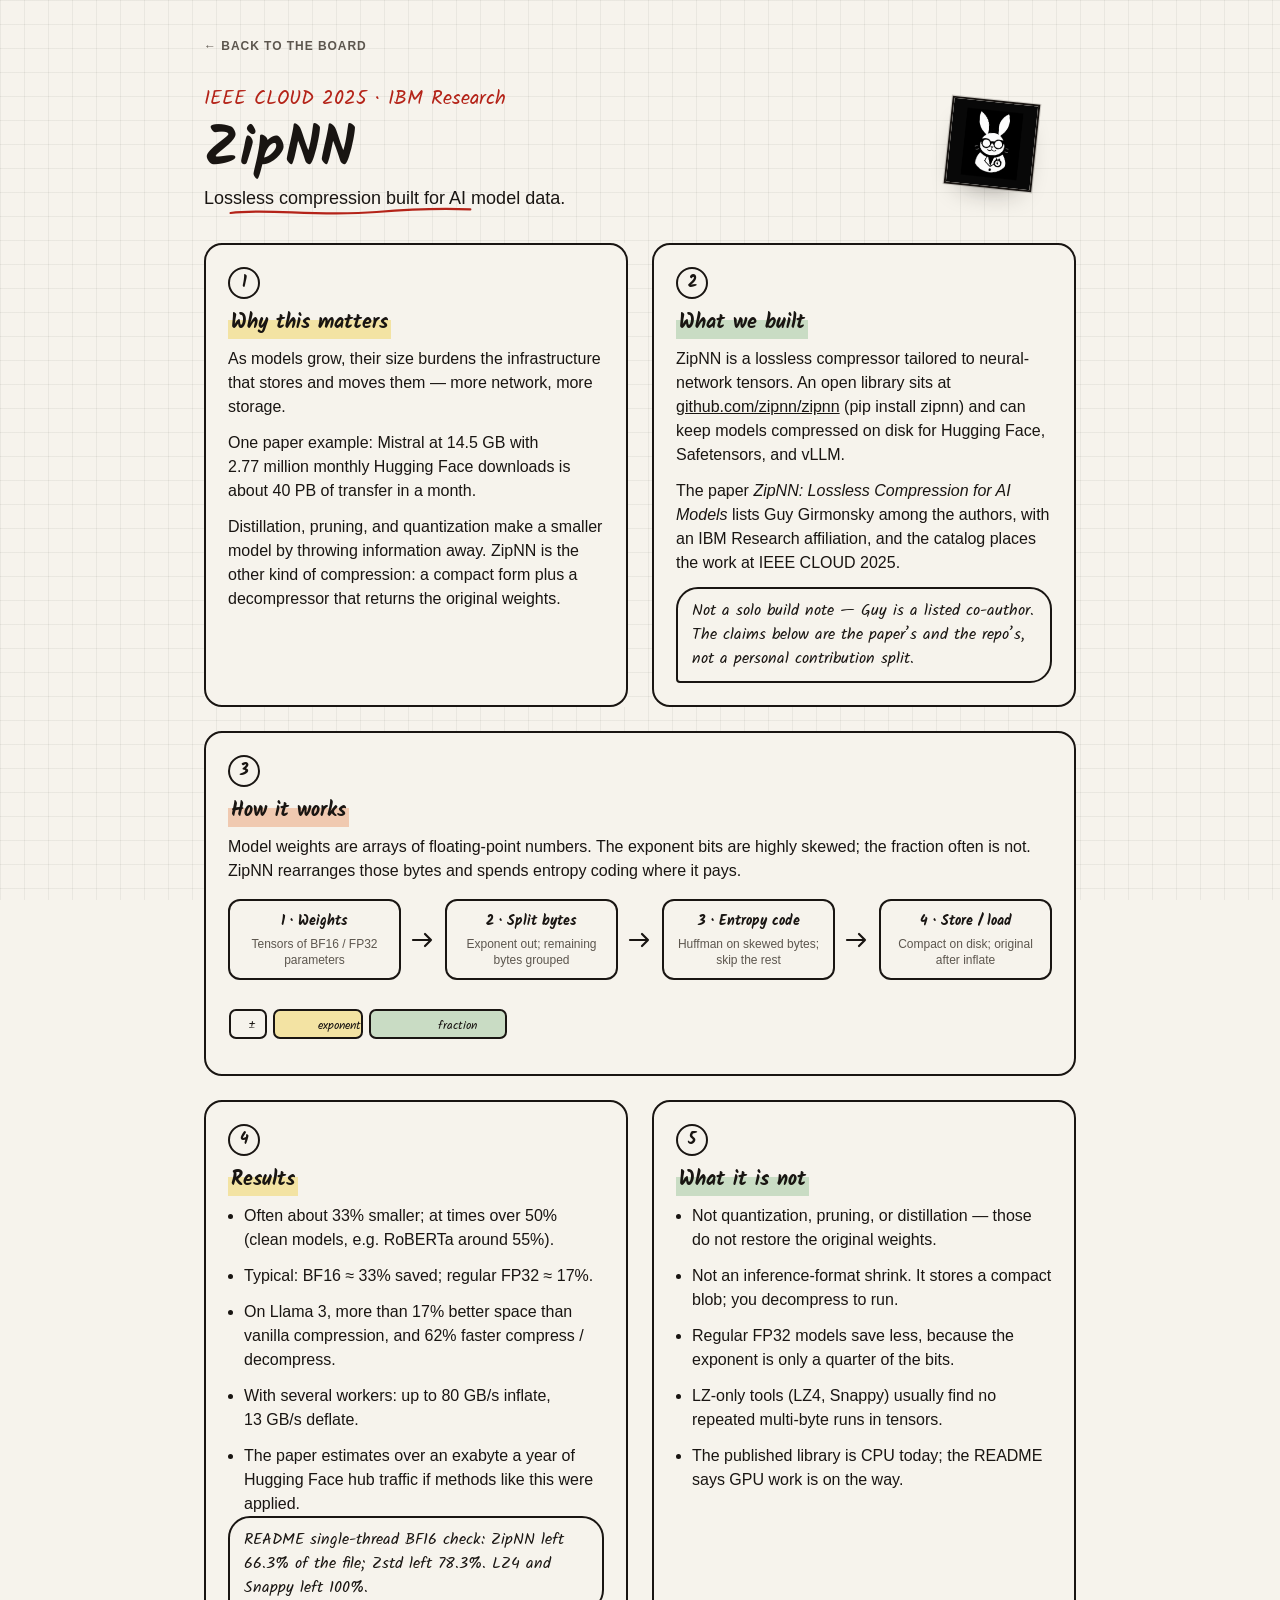
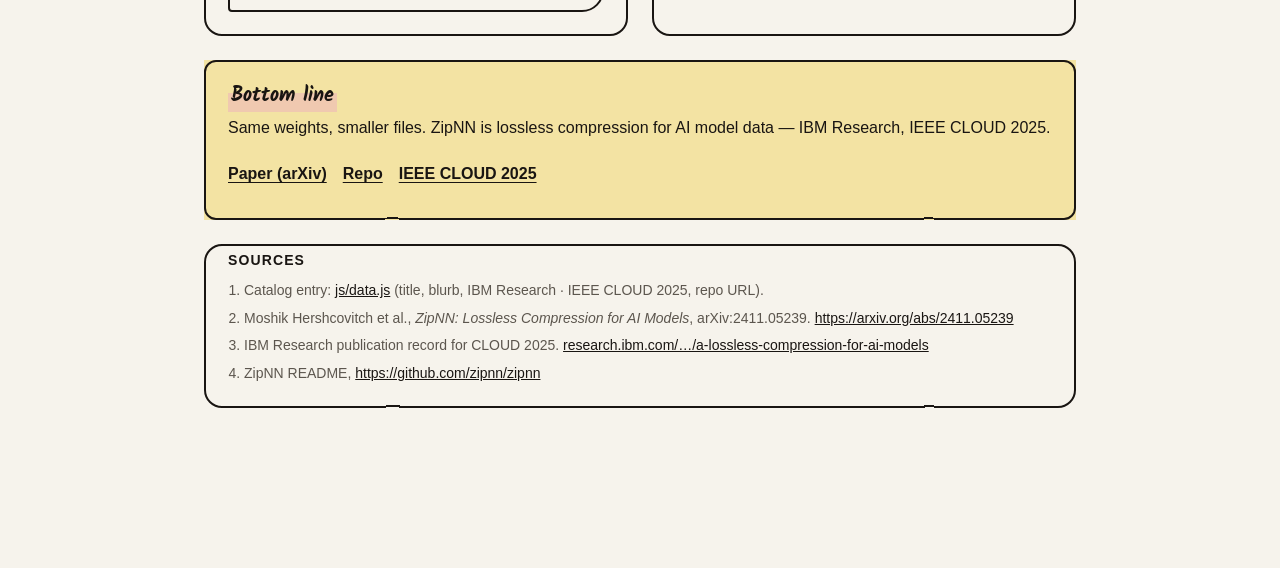
==== projects/zipnn.html @ d9c13d9f "Add a sourced ZipNN sketchnote explore page Open a standalone note from the ZipNN tile and inspect s" ====
<!DOCTYPE html>
<html lang="en" class="explore">
  <head>
    <meta charset="utf-8" />
    <meta name="viewport" content="width=device-width, initial-scale=1" />
    <title>ZipNN — explore</title>
    <meta name="description" content="A sketchnote on ZipNN, lossless compression for AI model data." />
    <meta name="theme-color" content="#F6F3EC" />
    <link rel="preload" href="../fonts/kalam-latin-700.woff2" as="font" type="font/woff2" crossorigin />
    <link rel="stylesheet" href="../css/styles.css?v=20261010a" />
    <link rel="stylesheet" href="../css/explore.css?v=20261010a" />
  </head>
  <body class="explore">
    <svg class="sr-filters" aria-hidden="true">
      <filter id="ink-rough" x="-4%" y="-4%" width="108%" height="108%" color-interpolation-filters="sRGB">
        <feTurbulence type="fractalNoise" baseFrequency="0.035" numOctaves="2" seed="4" result="n" />
        <feDisplacementMap in="SourceGraphic" in2="n" scale="1.6" xChannelSelector="R" yChannelSelector="G" />
      </filter>
    </svg>

    <a class="skip" href="#note">Skip to note</a>

    <main class="explore-page" id="note">
      <a class="explore-back" href="../index.html">← Back to the board</a>

      <header class="explore-hero">
        <p class="explore-kicker">IEEE CLOUD 2025 · IBM Research</p>
        <h1>ZipNN</h1>
        <p class="explore-sub">
          Lossless compression built for AI model data.
          <svg viewBox="0 0 320 16" aria-hidden="true">
            <path class="draw-line" d="M4 9 C 40 4, 90 13, 150 8 S 250 4, 316 11" />
          </svg>
        </p>
        <figure class="explore-sticker">
          <img src="../images/covers/zipnn.jpg" alt="" width="160" height="160" />
        </figure>
      </header>

      <div class="explore-grid">
        <article class="note">
          <p class="note-num" aria-hidden="true">1</p>
          <h2><span class="mark mark-1">Why this matters</span></h2>
          <p>
            As models grow, their size burdens the infrastructure that stores and
            moves them — more network, more storage.
          </p>
          <p>
            One paper example: Mistral at 14.5&nbsp;GB with 2.77&nbsp;million
            monthly Hugging Face downloads is about 40&nbsp;PB of transfer in a
            month.
          </p>
          <p>
            Distillation, pruning, and quantization make a smaller model by
            throwing information away. ZipNN is the other kind of compression:
            a compact form plus a decompressor that returns the original weights.
          </p>
        </article>

        <article class="note">
          <p class="note-num" aria-hidden="true">2</p>
          <h2><span class="mark mark-2">What we built</span></h2>
          <p>
            ZipNN is a lossless compressor tailored to neural-network tensors.
            An open library sits at
            <a href="https://github.com/zipnn/zipnn">github.com/zipnn/zipnn</a>
            (pip install zipnn) and can keep models compressed on
            disk for Hugging Face, Safetensors, and vLLM.
          </p>
          <p>
            The paper
            <cite>ZipNN: Lossless Compression for AI Models</cite>
            lists Guy Girmonsky among the authors, with an IBM Research
            affiliation, and the catalog places the work at IEEE CLOUD 2025.
          </p>
          <p class="aside">
            Not a solo build note — Guy is a listed co-author. The claims below
            are the paper’s and the repo’s, not a personal contribution split.
          </p>
        </article>

        <article class="note note-flow">
          <p class="note-num" aria-hidden="true">3</p>
          <h2><span class="mark mark-3">How it works</span></h2>
          <p>
            Model weights are arrays of floating-point numbers. The exponent
            bits are highly skewed; the fraction often is not. ZipNN rearranges
            those bytes and spends entropy coding where it pays.
          </p>
          <ol class="sr-only">
            <li>Start from model weights (BF16 / FP32 tensors).</li>
            <li>Split bytes: extract the exponent, group the rest.</li>
            <li>Huffman / entropy-code the skewed bytes; skip incompressible parts.</li>
            <li>Store the compact form; decompress to the original weights.</li>
          </ol>
          <div class="flow" aria-hidden="true">
            <div class="flow-step">
              <strong>1 · Weights</strong>
              <span>Tensors of BF16 / FP32 parameters</span>
            </div>
            <svg class="flow-arrow" viewBox="0 0 28 28"><path class="draw-line" d="M4 14 H22 M16 8 L22 14 L16 20" /></svg>
            <div class="flow-step">
              <strong>2 · Split bytes</strong>
              <span>Exponent out; remaining bytes grouped</span>
            </div>
            <svg class="flow-arrow" viewBox="0 0 28 28"><path class="draw-line" d="M4 14 H22 M16 8 L22 14 L16 20" /></svg>
            <div class="flow-step">
              <strong>3 · Entropy code</strong>
              <span>Huffman on skewed bytes; skip the rest</span>
            </div>
            <svg class="flow-arrow" viewBox="0 0 28 28"><path class="draw-line" d="M4 14 H22 M16 8 L22 14 L16 20" /></svg>
            <div class="flow-step">
              <strong>4 · Store / load</strong>
              <span>Compact on disk; original after inflate</span>
            </div>
          </div>
          <svg class="fp-doodle" viewBox="0 0 280 56" aria-hidden="true">
            <rect x="2" y="14" width="36" height="28" fill="none" stroke="currentColor" stroke-width="2" rx="6" />
            <rect x="46" y="14" width="88" height="28" fill="var(--marker-1)" stroke="currentColor" stroke-width="2" rx="6" />
            <rect x="142" y="14" width="136" height="28" fill="var(--marker-2)" stroke="currentColor" stroke-width="2" rx="6" />
            <text x="20" y="33">±</text>
            <text x="90" y="33">exponent</text>
            <text x="210" y="33">fraction</text>
          </svg>
        </article>

        <article class="note">
          <p class="note-num" aria-hidden="true">4</p>
          <h2><span class="mark mark-1">Results</span></h2>
          <ul>
            <li>Often about 33% smaller; at times over 50% (clean models, e.g. RoBERTa around 55%).</li>
            <li>Typical: BF16 ≈ 33% saved; regular FP32 ≈ 17%.</li>
            <li>On Llama 3, more than 17% better space than vanilla compression, and 62% faster compress / decompress.</li>
            <li>With several workers: up to 80&nbsp;GB/s inflate, 13&nbsp;GB/s deflate.</li>
            <li>The paper estimates over an exabyte a year of Hugging Face hub traffic if methods like this were applied.</li>
          </ul>
          <p class="aside">
            README single-thread BF16 check: ZipNN left 66.3% of the file; Zstd left 78.3%. LZ4 and Snappy left 100%.
          </p>
        </article>

        <article class="note">
          <p class="note-num" aria-hidden="true">5</p>
          <h2><span class="mark mark-2">What it is not</span></h2>
          <ul>
            <li>Not quantization, pruning, or distillation — those do not restore the original weights.</li>
            <li>Not an inference-format shrink. It stores a compact blob; you decompress to run.</li>
            <li>Regular FP32 models save less, because the exponent is only a quarter of the bits.</li>
            <li>LZ-only tools (LZ4, Snappy) usually find no repeated multi-byte runs in tensors.</li>
            <li>The published library is CPU today; the README says GPU work is on the way.</li>
          </ul>
        </article>

        <aside class="note note-bottom">
          <h2><span class="mark mark-3">Bottom line</span></h2>
          <p>
            Same weights, smaller files. ZipNN is lossless compression for AI
            model data — IBM Research, IEEE CLOUD 2025.
          </p>
          <p class="explore-links">
            <a href="https://arxiv.org/abs/2411.05239">Paper (arXiv)</a>
            <a href="https://github.com/zipnn/zipnn">Repo</a>
            <a href="https://research.ibm.com/publications/a-lossless-compression-for-ai-models">IEEE CLOUD 2025</a>
          </p>
        </aside>

        <section class="note note-sources">
          <h2>Sources</h2>
          <ol>
            <li id="src-data">
              Catalog entry:
              <a href="../js/data.js">js/data.js</a>
              (title, blurb, IBM Research · IEEE CLOUD 2025, repo URL).
            </li>
            <li id="src-paper">
              Moshik Hershcovitch et al.,
              <cite>ZipNN: Lossless Compression for AI Models</cite>,
              arXiv:2411.05239.
              <a href="https://arxiv.org/abs/2411.05239">https://arxiv.org/abs/2411.05239</a>
            </li>
            <li id="src-ibm">
              IBM Research publication record for CLOUD 2025.
              <a href="https://research.ibm.com/publications/a-lossless-compression-for-ai-models">research.ibm.com/…/a-lossless-compression-for-ai-models</a>
            </li>
            <li id="src-repo">
              ZipNN README,
              <a href="https://github.com/zipnn/zipnn">https://github.com/zipnn/zipnn</a>
            </li>
          </ol>
        </section>
      </div>
    </main>
    <script>
      (function () {
        if (!window.matchMedia("(prefers-reduced-motion: reduce)").matches) {
          document.documentElement.classList.add("ink-draw");
        }
      })();
    </script>
  </body>
</html>
---- css/styles.css ----
@font-face {
  font-family: "Fraunces";
  src: url("../fonts/fraunces-latin-wght.woff2") format("woff2");
  font-weight: 100 900;
  font-style: normal;
  font-display: swap;
}

:root {
  --board: #F6F3EC;
  --paper: #FFFFFF;
  --ink: #191512;
  --mute: #5C564E;
  --line: #E4DFD6;
  --stamp: #B42318;
  --wash: #F1EEE8;
  --grid: rgb(25 21 18 / 0.055);
  --veil: rgb(25 21 18 / 0.42);
  --ink-04: rgb(25 21 18 / 0.04);
  --ink-08: rgb(25 21 18 / 0.08);
  --ink-10: rgb(25 21 18 / 0.10);
  --ink-12: rgb(25 21 18 / 0.12);
  --ink-16: rgb(25 21 18 / 0.16);
  --ink-18: rgb(25 21 18 / 0.18);
  --ink-22: rgb(25 21 18 / 0.22);
  --ink-28: rgb(25 21 18 / 0.28);
  --ink-38: rgb(25 21 18 / 0.38);
  --ink-48: rgb(25 21 18 / 0.48);
  --ink-50: rgb(25 21 18 / 0.50);
  --ink-55: rgb(25 21 18 / 0.55);
  --board-94: rgb(246 243 236 / 0.94);
  --paper-78: rgb(255 255 255 / 0.78);
  --paper-86: rgb(255 255 255 / 0.86);
  --paper-92: rgb(255 255 255 / 0.92);
  --cal-0: rgb(25 21 18 / 0.08);
  --cal-1: rgb(25 21 18 / 0.15);
  --cal-2: rgb(25 21 18 / 0.35);
  --cal-3: rgb(25 21 18 / 0.60);
  --cal-4: rgb(25 21 18 / 1);
  --hue-rust: #8B4030;
  --hue-teal: #3D6B64;
  --hue-olive: #5A6238;
  --hue-plum: #6B3F5C;
  --hue-ochre: #7A5420;
  --hue-slate: #3D5270;
  --space-4: 4px;
  --space-8: 8px;
  --space-12: 12px;
  --space-16: 16px;
  --space-24: 24px;
  --space-32: 32px;
  --space-48: 48px;
  --space-80: 80px;
  --type-name: 40px;
  --type-h2: 32px;
  --type-h3: 20px;
  --type-lede: 18px;
  --type-body: 16px;
  --type-tile: 16px;
  --type-caption: 14px;
  --type-label: 12px;
  --weight-400: 400;
  --weight-500: 500;
  --weight-600: 600;
  --track-label: 0.08em;
  --track-display: -0.03em;
  --radius-none: 0;
  --radius-dot: 50%;
  --radius-dock: 999px;
  --radius-icon: 12px;
  --shadow-print: 0 0 0 1px var(--ink-16), 0 14px 28px -16px var(--ink-48);
  --shadow-float: 0 10px 28px -18px var(--ink-50);
  --ease-out: cubic-bezier(0.23, 1, 0.32, 1);
  --dur-press: 160ms;
  --dur-ui: 200ms;
  --dur-cover: 240ms;
  --dur-reveal: 480ms;
  --display: "Fraunces", "Iowan Old Style", "Palatino Linotype", Palatino, Georgia, serif;
  --sans: "Helvetica Neue", Helvetica, Arial, sans-serif;
  --mast: 56px;
  --page: 1240px;
  --gutter: var(--space-24);
  --cell: 24px;
  --dock-h: 64px;
}

* { box-sizing: border-box; }

html {
  scroll-behavior: smooth;
  overflow-anchor: none;
}

body {
  margin: 0;
  background-color: var(--board);
  background-image:
    linear-gradient(var(--grid) 1px, transparent 1px),
    linear-gradient(90deg, var(--grid) 1px, transparent 1px);
  background-size: var(--cell) var(--cell);
  background-attachment: fixed;
  color: var(--ink);
  font-family: var(--sans);
  font-size: var(--type-body);
  font-weight: var(--weight-400);
  line-height: 1.5;
}

::selection {
  background: var(--ink);
  color: var(--paper);
}

:focus { outline: none; }

:focus-visible {
  outline: 2px solid var(--stamp);
  outline-offset: 3px;
}

a { color: inherit; }

button {
  font: inherit;
  color: inherit;
}

.skip {
  position: absolute;
  left: var(--space-16);
  top: var(--space-12);
  z-index: 12;
  display: inline-flex;
  align-items: center;
  min-height: 44px;
  padding: 0 var(--space-12);
  background: var(--ink);
  color: var(--paper);
  text-decoration: none;
  transform: translateY(-160%);
}

.skip:focus { transform: translateY(0); }

.debug-bar {
  position: relative;
  z-index: 9;
  padding: 0 var(--gutter);
}

.debug-chip {
  min-height: 44px;
  padding: 0 var(--space-12);
  border: 1px solid var(--line);
  border-radius: var(--radius-none);
  background: transparent;
  color: var(--mute);
  cursor: pointer;
  font-size: var(--type-label);
  font-weight: var(--weight-600);
  letter-spacing: var(--track-label);
  text-transform: uppercase;
}

.debug-panel {
  display: flex;
  flex-wrap: wrap;
  gap: var(--space-12) var(--space-24);
  margin-top: var(--space-8);
  padding: var(--space-12);
  border: 1px solid var(--line);
  background: transparent;
}

.debug-panel[hidden] { display: none; }

.debug-group {
  display: flex;
  flex-wrap: wrap;
  align-items: center;
  gap: var(--space-8);
}

.debug-label,
.debug-group button {
  min-height: 44px;
  padding: 0 var(--space-12);
  border: 0;
  background: transparent;
  color: var(--mute);
  font-size: var(--type-label);
  font-weight: var(--weight-600);
  letter-spacing: var(--track-label);
  line-height: 1;
  text-transform: uppercase;
}

.debug-label { padding-left: 0; }

.debug-modes {
  display: flex;
  flex-wrap: wrap;
  gap: var(--space-8);
}

.debug-group button {
  cursor: pointer;
  border-bottom: 1px solid transparent;
}

.debug-group button[aria-checked="true"] {
  color: var(--ink);
  border-bottom-color: var(--ink);
}

.debug-group button:focus-visible,
.debug-chip:focus-visible {
  outline: 2px solid var(--stamp);
  outline-offset: 2px;
}

html[data-debug="0"] .debug-panel { display: none; }

.masthead {
  position: sticky;
  top: 0;
  z-index: 8;
  display: flex;
  justify-content: space-between;
  align-items: baseline;
  min-height: var(--mast);
  padding: var(--space-12) var(--gutter);
  background: var(--board-94);
  border-bottom: 1px solid var(--line);
}

.wordmark {
  display: inline-flex;
  align-items: center;
  min-height: 44px;
  font-family: var(--display);
  font-size: var(--type-name);
  font-weight: var(--weight-500);
  letter-spacing: var(--track-display);
  line-height: 1;
  text-decoration: none;
}

.mast-contact {
  min-height: 44px;
  display: inline-flex;
  align-items: center;
  color: var(--mute);
  font-size: var(--type-label);
  font-weight: var(--weight-600);
  letter-spacing: var(--track-label);
  text-transform: uppercase;
  text-decoration: none;
}

.intro {
  max-width: var(--page);
  margin: 0 auto;
  padding: var(--space-24) var(--gutter) var(--space-16);
}

.intro-role {
  margin: 0 0 var(--space-8);
  font-size: var(--type-lede);
  font-weight: var(--weight-600);
  line-height: 1.35;
}

.intro-bio {
  margin: 0 0 var(--space-12);
  max-width: 42em;
  color: var(--mute);
  font-size: var(--type-lede);
  line-height: 1.4;
}

.intro-links {
  display: flex;
  flex-wrap: wrap;
  gap: var(--space-16);
  margin: 0;
}

.intro-links a {
  min-height: 44px;
  display: inline-flex;
  align-items: center;
  color: var(--ink);
  font-size: var(--type-caption);
  font-weight: var(--weight-600);
  text-decoration: underline;
  text-underline-offset: 3px;
}

main { min-width: 0; }

#gallery,
.opening,
.chapter,
#about,
#contact,
footer {
  scroll-margin-top: calc(var(--mast) + 12px);
}

.sr-filters {
  position: absolute;
  width: 0;
  height: 0;
}

.opening {
  max-width: var(--page);
  margin: 0 auto;
  padding: var(--space-8) var(--gutter) var(--space-8);
}

.opening-head {
  display: flex;
  justify-content: space-between;
  align-items: baseline;
  gap: var(--space-16);
  margin: 0 0 var(--space-8);
}

.opening-head p {
  margin: 0;
  max-width: 42em;
  color: var(--mute);
  font-size: var(--type-caption);
  line-height: 1.35;
}

.opening-note {
  flex: 0 0 auto;
  max-width: 16em;
  text-align: right;
}

.opening-tools {
  display: flex;
  flex-direction: column;
  align-items: flex-end;
  gap: var(--space-8);
  flex: 0 0 auto;
}

.chapter {
  max-width: var(--page);
  margin: 0 auto;
  padding: var(--space-16) var(--gutter) var(--space-8);
}

body[data-view="work"] .chapter,
body[data-view="games"] .chapter,
body[data-view="projects"] .chapter {
  min-height: calc(100vh - var(--mast) - 24px);
}

.chapter-head {
  display: flex;
  justify-content: space-between;
  align-items: baseline;
  gap: var(--space-24);
  margin: 0 0 var(--space-12);
}

.chapter-head h2,
#about h2,
#contact h2 {
  margin: 0;
  font-family: var(--display);
  font-size: var(--type-h2);
  font-weight: var(--weight-500);
  letter-spacing: var(--track-display);
  line-height: 1.1;
}

#about > h2 {
  margin: 0 0 var(--space-24);
}

.chapter-head p {
  margin: 0;
  max-width: 22em;
  color: var(--mute);
  font-size: var(--type-caption);
  line-height: 1.4;
}

.opening {
  max-width: var(--page);
  margin: 0 auto;
  padding: 0 var(--gutter) var(--space-8);
}

#gallery {
  transition: opacity 160ms var(--ease-out);
}

#gallery.is-relayout { opacity: 0.55; }

.board {
  display: grid;
  grid-template-columns: repeat(3, minmax(0, 1fr));
  gap: var(--space-24) var(--space-16);
  align-items: start;
}

html[data-layout="uneven"] .board {
  display: flex;
  gap: var(--space-16);
}

.col {
  display: flex;
  flex: 1 1 0;
  flex-direction: column;
  gap: var(--space-16);
  min-width: 0;
}

.piece {
  display: block;
  position: relative;
  width: 100%;
  margin: 0;
  padding: 0;
  border: 0;
  background: none;
  min-width: 0;
  color: inherit;
  font: inherit;
  text-align: left;
  cursor: pointer;
}

.reveal-shift {
  display: block;
  width: 100%;
}

html.reveal-ready .reveal:not(.is-in) {
  opacity: 0;
}

html.reveal-ready .reveal.is-in {
  opacity: 1;
  transition: opacity var(--dur-reveal) var(--ease-out);
  transition-delay: var(--reveal-delay, 0ms);
}

html.reveal-ready .reveal:not(.is-in) .reveal-shift {
  transform: translateY(12px);
}

html.reveal-ready .reveal.is-in .reveal-shift {
  transform: none;
  transition: transform var(--dur-reveal) var(--ease-out);
  transition-delay: var(--reveal-delay, 0ms);
}

html.reveal-ready h2.reveal:not(.is-in),
html.reveal-ready h3.reveal:not(.is-in),
html.reveal-ready .timeline .reveal:not(.is-in) {
  transform: translateY(10px);
}

html.reveal-ready h2.reveal.is-in,
html.reveal-ready h3.reveal.is-in,
html.reveal-ready .timeline .reveal.is-in {
  transform: none;
  transition:
    opacity var(--dur-reveal) var(--ease-out),
    transform var(--dur-reveal) var(--ease-out);
  transition-delay: var(--reveal-delay, 0ms);
}

.shot {
  display: block;
  position: relative;
  z-index: 0;
  width: 100%;
  aspect-ratio: 16 / 10;
  overflow: hidden;
  background: transparent;
  box-shadow: var(--shadow-print);
  transform-origin: 50% 60%;
}

.shot.is-stack {
  overflow: hidden;
  box-shadow: none;
  touch-action: pan-y;
  -webkit-user-select: none;
  user-select: none;
}

.stack-open {
  display: block;
  position: absolute;
  inset: 0;
  z-index: 1;
  margin: 0;
  padding: 0;
  border: 0;
  background: transparent;
  color: inherit;
  font: inherit;
  text-align: left;
  cursor: pointer;
}

.stack-open:focus { outline: none; }

.stack-dots {
  position: relative;
  z-index: 6;
  display: flex;
  justify-content: center;
  align-items: center;
  gap: 4px;
  height: 24px;
  margin: -18px 0 0;
}

.piece.is-stack .meta {
  padding-top: 4px;
}

.stack-dot {
  appearance: none;
  -webkit-appearance: none;
  display: grid;
  place-items: center;
  width: 44px;
  height: 44px;
  padding: 0;
  border: 0;
  border-radius: var(--radius-none);
  background: transparent;
  box-shadow: none;
  cursor: pointer;
  touch-action: manipulation;
}

.stack-dot::after {
  content: "";
  width: 8px;
  height: 8px;
  border-radius: var(--radius-dot);
  background: var(--ink-22);
  box-shadow: 0 0 0 1px var(--ink-18);
}

.stack-dot[aria-current="true"]::after {
  background: var(--ink);
  box-shadow: 0 0 0 1px var(--ink-28);
}

.stack-dot:focus { outline: none; }

.stack-dot:focus-visible {
  outline: 2px solid var(--ink);
  outline-offset: 0;
}

html[data-layout="uneven"] .col .piece:nth-child(odd) .shot:not(.is-stack) { aspect-ratio: 16 / 10; }
html[data-layout="uneven"] .col .piece:nth-child(even) .shot:not(.is-stack) { aspect-ratio: 4 / 3; }
html[data-layout="uneven"] .shot.is-stack { aspect-ratio: 6 / 5; }

.piece:nth-child(6n + 1) .shot { transform: rotate(-1.8deg) translate(2px, 6px); }
.piece:nth-child(6n + 2) .shot { transform: rotate(1.4deg) translate(-3px, -3px); }
.piece:nth-child(6n + 3) .shot { transform: rotate(-1deg) translate(3px, 4px); }
.piece:nth-child(6n + 4) .shot { transform: rotate(1.9deg) translate(-2px, 6px); }
.piece:nth-child(6n + 5) .shot { transform: rotate(-1.3deg) translate(3px, -2px); }
.piece:nth-child(6n) .shot { transform: rotate(1.1deg) translate(-3px, 3px); }

.piece.is-flipped { z-index: 2; }

.piece.is-flipped .shot {
  transform: rotate(0deg) translateY(-4px);
}

.layers {
  position: absolute;
  inset: 10% 16% 24%;
}

.layer {
  position: absolute;
  inset: 0;
  width: 100%;
  height: 100%;
  background: var(--paper);
  box-shadow:
    0 0 0 1px var(--ink-18),
    0 14px 28px -12px var(--ink-55);
  transition: transform var(--dur-cover) var(--ease-out);
}

img.layer,
.layer img {
  display: block;
  width: 100%;
  height: 100%;
  object-fit: cover;
}

.layer.front {
  overflow: hidden;
}

.layer.back { transform: rotate(-7deg) translate(-12%, 2%); }
.layer.front { transform: rotate(3deg) translate(6%, -2%); }

.piece:focus { outline: none; }

.piece:focus-visible .shot:not(.is-stack) {
  outline: 2px solid var(--ink);
  outline-offset: 3px;
}

.piece.is-stack .stack-open:focus-visible .layer.front {
  outline: 2px solid var(--ink);
  outline-offset: 3px;
}

.piece.is-stack .stack-open:focus-visible .layer.back,
.piece.is-stack.is-fan .layer.back {
  transform: rotate(-11deg) translate(-18%, 3%);
}

.piece.is-stack .stack-open:focus-visible .layer.front,
.piece.is-stack.is-fan .layer.front {
  transform: rotate(0.8deg) translate(3%, -6px);
}

.stamp {
  position: absolute;
  top: var(--space-8);
  right: var(--space-8);
  z-index: 5;
  padding: var(--space-4) var(--space-8);
  border: 1px solid var(--stamp);
  color: var(--stamp);
  background: var(--paper-78);
  font-size: var(--type-label);
  font-weight: var(--weight-600);
  letter-spacing: var(--track-label);
  line-height: 1.2;
  text-transform: uppercase;
  transform: rotate(8deg);
}

.piece[data-item="riftrade"] .shot .a,
.piece[data-item="riftrade"] .layer.front img {
  object-fit: cover;
  object-position: center 12%;
}

.shot:not(.is-stack) img {
  position: absolute;
  inset: 0;
  width: 100%;
  height: 100%;
  object-fit: cover;
  transition: opacity var(--dur-cover) var(--ease-out);
}

.shot .b { opacity: 0; }

.tile:focus-visible:not(.is-stack) .a,
.tile.is-flipped:not(.is-stack) .a { opacity: 0; }

.tile:focus-visible:not(.is-stack) .b,
.tile.is-flipped:not(.is-stack) .b { opacity: 1; }

.meta {
  display: flex;
  position: relative;
  z-index: 2;
  flex-direction: column;
  gap: var(--space-4);
  padding: var(--space-8) 0 0;
}

.meta strong {
  font-size: var(--type-tile);
  font-weight: var(--weight-600);
  line-height: 1.2;
}

.meta small {
  display: -webkit-box;
  overflow: hidden;
  color: var(--mute);
  font-size: var(--type-caption);
  line-height: 1.35;
  -webkit-box-orient: vertical;
  -webkit-line-clamp: 1;
}

.tile-explore {
  display: inline-flex;
  align-items: center;
  min-height: 44px;
  color: var(--ink);
  font-size: var(--type-caption);
  font-weight: var(--weight-600);
  text-decoration: underline;
  text-underline-offset: 3px;
}

.archive-block {
  margin-top: var(--space-32);
}

.archive-block h3 {
  margin: 0 0 var(--space-8);
  font-family: var(--display);
  font-size: var(--type-h3);
  font-weight: var(--weight-500);
  letter-spacing: var(--track-display);
}

.archive-block > p {
  margin: 0 0 var(--space-16);
  color: var(--mute);
  font-size: var(--type-caption);
}

#about {
  max-width: 720px;
  margin: 0 auto;
  padding: var(--space-80) var(--gutter) 0;
}

.about-grid {
  display: flex;
  flex-direction: column;
  gap: var(--space-32);
}

.portrait {
  margin: 0;
  width: 168px;
  height: 168px;
  overflow: hidden;
  background: var(--wash);
  box-shadow: inset 0 0 0 1px var(--ink-08);
}

.portrait img {
  display: block;
  width: 100%;
  height: 100%;
  object-fit: cover;
  filter: url("#portrait-ink") contrast(1.15);
  background:
    radial-gradient(circle, var(--ink-18) 0.55px, transparent 0.7px);
  background-size: 3px 3px;
}

.journey h3 {
  margin: 0 0 var(--space-16);
  font-family: var(--display);
  font-size: var(--type-h3);
  font-weight: var(--weight-500);
  letter-spacing: var(--track-display);
}

.timeline {
  margin: 0;
  padding: 0;
  list-style: none;
}

.timeline li {
  display: grid;
  grid-template-columns: 64px minmax(0, 1fr);
  gap: var(--space-12);
  margin: 0;
  padding: var(--space-12) 0;
  border-top: 1px solid var(--line);
  background: transparent;
}

.timeline li:last-child { border-bottom: 1px solid var(--line); }

.timeline li::before { content: none; }

.timeline .when {
  color: var(--mute);
  font-size: var(--type-label);
  font-weight: var(--weight-600);
  letter-spacing: var(--track-label);
}

.timeline .what {
  display: flex;
  flex-direction: column;
  gap: 2px;
}

.timeline strong {
  font-size: var(--type-tile);
  font-weight: var(--weight-600);
}

.timeline small {
  color: var(--mute);
  font-size: var(--type-caption);
}

.about-links {
  margin: 22px 0 0;
  padding: 0;
  list-style: none;
}

#contact {
  max-width: 720px;
  margin: 0 auto;
  padding: var(--space-80) var(--gutter) var(--space-24);
}

#contact p { margin: 0 0 var(--space-12); }

#contact ul {
  margin: 0;
  padding: 0;
  list-style: none;
}

#contact li {
  padding: 0;
  border-top: 1px solid var(--line);
}

#contact a {
  display: inline-flex;
  align-items: center;
  min-width: 44px;
  min-height: 44px;
}

.dock {
  position: fixed;
  left: 50%;
  bottom: calc(var(--space-16) + env(safe-area-inset-bottom, 0px));
  z-index: 16;
  display: flex;
  flex-wrap: nowrap;
  gap: var(--space-4);
  padding: var(--space-4);
  white-space: nowrap;
  background: var(--paper-92);
  border: 1px solid var(--ink-10);
  border-radius: var(--radius-dock);
  box-shadow: var(--shadow-float);
  transform: translateX(-50%);
}

.dock a {
  display: inline-flex;
  align-items: center;
  min-height: 44px;
  padding: 0 var(--space-12);
  border-radius: var(--radius-dock);
  color: var(--mute);
  font-size: var(--type-label);
  font-weight: var(--weight-600);
  letter-spacing: var(--track-label);
  text-transform: uppercase;
  text-decoration: none;
}

.dock a.on {
  background: var(--ink);
  color: var(--paper);
}

.dock a:focus-visible {
  outline: 2px solid var(--ink);
  outline-offset: 2px;
}

body.inspect-open .dock {
  visibility: hidden;
  pointer-events: none;
}

body {
  padding-bottom: calc(var(--dock-h) + var(--space-32) + env(safe-area-inset-bottom, 0px));
}

#about p {
  margin: 0 0 var(--space-16);
  max-width: 36em;
  color: var(--mute);
}

#about a {
  display: inline-flex;
  align-items: center;
  min-height: 44px;
  text-decoration: underline;
  text-underline-offset: 3px;
}

#about ul {
  margin: var(--space-16) 0 0;
  padding: 0;
  list-style: none;
}

#about li {
  padding: var(--space-12) 0;
  border-top: 1px solid var(--line);
  color: var(--mute);
  font-size: var(--type-tile);
}

#about li a {
  color: var(--ink);
  text-decoration: none;
}

#about li a:hover { text-decoration: underline; }

.pulse {
  margin-top: var(--space-80);
  padding-top: var(--space-32);
  border-top: 1px solid var(--line);
}

.pulse h3 {
  margin: 0 0 var(--space-8);
  font-family: var(--display);
  font-size: var(--type-h3);
  font-weight: var(--weight-500);
  letter-spacing: var(--track-display);
}

.pulse p {
  margin: 0 0 var(--space-12);
  max-width: 36em;
  color: var(--mute);
  font-size: var(--type-caption);
  line-height: 1.45;
}

.pulse-total {
  margin: 0 0 var(--space-12);
  color: var(--ink);
  font-size: var(--type-caption);
  font-weight: var(--weight-600);
}

.pulse-cal {
  --pulse-weeks: 53;
  --pulse-gap: 2px;
  --pulse-max: 10px;
  width: min(100%, calc(var(--pulse-weeks) * var(--pulse-max) + (var(--pulse-weeks) - 1) * var(--pulse-gap)));
  max-width: 100%;
  overflow: hidden;
}

.pulse-months {
  display: grid;
  position: relative;
  grid-template-columns: repeat(53, minmax(0, 1fr));
  gap: var(--pulse-gap);
  margin-bottom: 4px;
  color: var(--mute);
  font-size: var(--type-label);
  line-height: 1;
  height: 12px;
}

.pulse-months span {
  overflow: visible;
  white-space: nowrap;
}

.pulse-months span.is-end {
  position: absolute;
  right: 0;
  top: 0;
  width: max-content;
  text-align: right;
}

.pulse-board {
  display: grid;
  width: 100%;
  grid-template-columns: repeat(53, minmax(0, 1fr));
  grid-template-rows: repeat(7, auto);
  grid-auto-flow: column;
  gap: var(--pulse-gap);
}

.pulse-cell {
  width: 100%;
  min-width: 0;
  aspect-ratio: 1;
  height: auto;
  border-radius: var(--radius-none);
  background: var(--cal-0);
}

.pulse-cell.lv-1 { background: var(--cal-1); }
.pulse-cell.lv-2 { background: var(--cal-2); }
.pulse-cell.lv-3 { background: var(--cal-3); }
.pulse-cell.lv-4 { background: var(--cal-4); }
.pulse-cell.is-pr { box-shadow: inset 0 0 0 1px var(--stamp); }

.pulse-key {
  display: flex;
  flex-wrap: wrap;
  align-items: center;
  gap: var(--space-4);
  margin: var(--space-16) 0 0;
  color: var(--mute);
  font-size: var(--type-label);
}

.pulse-key-pr {
  margin-left: var(--space-8);
  display: inline-flex;
  align-items: center;
  gap: var(--space-4);
}

.pulse-swatch {
  display: block;
  width: 12px;
  height: 12px;
  border-radius: var(--radius-none);
  background: var(--cal-0);
}

.pulse-swatch.lv-1 { background: var(--cal-1); }
.pulse-swatch.lv-2 { background: var(--cal-2); }
.pulse-swatch.lv-3 { background: var(--cal-3); }
.pulse-swatch.lv-4 { background: var(--cal-4); }

.pulse-swatch.is-pr {
  background: var(--cal-1);
  box-shadow: inset 0 0 0 1px var(--stamp);
}

.pulse-sky {
  position: fixed;
  inset: 0;
  width: 100%;
  height: 100%;
  pointer-events: none;
  z-index: 24;
}

.pulse-lane {
  fill: none;
  stroke: rgb(25 21 18 / 0.07);
  stroke-width: 1;
}

.pulse-courier,
.pulse-courier.is-pr {
  fill: var(--paper);
  stroke: var(--ink);
  stroke-width: 1.15;
}

.tile.is-receiving .shot {
  box-shadow:
    0 0 0 1px var(--ink-16),
    0 16px 36px -16px var(--ink-55);
}

footer {
  max-width: var(--page);
  margin: 0 auto;
  padding: var(--space-80) var(--gutter) var(--space-80);
  color: var(--mute);
  font-size: var(--type-caption);
}

.inspect {
  position: fixed;
  inset: 0;
  z-index: 40;
  display: grid;
  place-items: center;
  padding: var(--space-24) var(--space-16);
}

.inspect[hidden] { display: none; }

.inspect-dim {
  position: absolute;
  inset: 0;
  border: 0;
  background: var(--ink-38);
  cursor: pointer;
}

.sheet {
  position: relative;
  z-index: 1;
  width: min(560px, 100%);
  padding: var(--space-24);
  background: var(--paper);
  border: 1px solid var(--ink-08);
  box-shadow: var(--shadow-float);
  color: var(--ink);
}

.sheet-file {
  margin: 0 80px var(--space-8) 0;
  color: var(--mute);
  font-size: var(--type-label);
  font-weight: var(--weight-600);
  letter-spacing: var(--track-label);
  text-transform: uppercase;
}

.sheet-stamp {
  position: absolute;
  top: var(--space-16);
  right: var(--space-16);
  padding: var(--space-4) var(--space-8);
  border: 2px solid var(--stamp);
  color: var(--stamp);
  background: var(--paper-86);
  font-size: var(--type-label);
  font-weight: var(--weight-600);
  letter-spacing: var(--track-label);
  text-transform: uppercase;
  transform: rotate(9deg);
}

.sheet-frame {
  position: relative;
  display: flex;
  align-items: center;
  justify-content: center;
  margin: 0 0 10px;
  aspect-ratio: 16 / 10;
  overflow: hidden;
  background: var(--wash);
  touch-action: pan-y;
  -webkit-user-select: none;
  user-select: none;
}

.shot.is-stack img,
.sheet-frame img {
  -webkit-user-drag: none;
  -webkit-touch-callout: none;
  -webkit-user-select: none;
  user-select: none;
}

.sheet-frame img {
  display: block;
  max-width: 100%;
  max-height: 100%;
  width: auto;
  height: auto;
  object-fit: contain;
}

.sheet-thumbs {
  display: flex;
  gap: var(--space-8);
  margin: 0 0 var(--space-16);
}

.sheet-thumbs[hidden] { display: none; }

.sheet-thumb {
  width: 64px;
  height: 42px;
  padding: 0;
  border: 1px solid var(--ink-12);
  background: var(--wash);
  cursor: pointer;
}

.sheet-thumb img {
  display: block;
  width: 100%;
  height: 100%;
  object-fit: cover;
}

.sheet-thumb.on {
  outline: 2px solid var(--ink);
  outline-offset: 2px;
}

.sheet h2 {
  margin: 0 0 var(--space-4);
  font-family: var(--display);
  font-size: var(--type-h3);
  font-weight: var(--weight-500);
  letter-spacing: var(--track-display);
}

.sheet-detail {
  margin: 0 0 var(--space-8);
  color: var(--mute);
  font-size: var(--type-label);
}

.sheet-story {
  margin: 0 0 var(--space-16);
  max-width: 32em;
  color: var(--ink);
  font-size: var(--type-caption);
  line-height: 1.45;
}

.sheet-bar {
  display: grid;
  grid-template-columns: 1fr auto 1fr;
  align-items: center;
  gap: var(--space-8);
}

.sheet-bar button,
.sheet-close {
  border: 0;
  background: none;
  min-height: 44px;
  padding: var(--space-8) 0;
  color: var(--mute);
  cursor: pointer;
  font: inherit;
}

.sheet-bar button:hover,
.sheet-close:hover { color: var(--ink); }

.sheet-bar button:disabled { opacity: 0.35; cursor: default; }

#sheet-enter {
  display: inline-flex;
  align-items: center;
  justify-content: center;
  min-height: 44px;
  padding: 0 var(--space-16);
  border: 1px solid var(--ink);
  text-align: center;
  text-decoration: none;
  font-size: var(--type-caption);
  font-weight: var(--weight-600);
}

#sheet-enter:hover {
  background: var(--ink);
  color: var(--paper);
}

.sheet-close {
  display: block;
  width: 100%;
  margin-top: var(--space-8);
  font-size: var(--type-label);
}

body.inspect-open { overflow: hidden; }

@media (hover: hover) and (pointer: fine) {
  .wordmark,
  #about a {
    transition:
      color var(--dur-ui) var(--ease-out),
      transform var(--dur-press) var(--ease-out);
  }

  .wordmark:active,
  #about a:active {
    transform: scale(0.97);
  }

  .shot {
    transition:
      transform var(--dur-cover) var(--ease-out),
      box-shadow var(--dur-cover) var(--ease-out);
  }

  .tile:not(.is-stack):hover .a,
  .tile:not(.is-stack):focus-visible .a { opacity: 0; }

  .tile:not(.is-stack):hover .b,
  .tile:not(.is-stack):focus-visible .b { opacity: 1; }

  .layer {
    transition: transform var(--dur-cover) var(--ease-out);
  }

  .piece.is-stack:hover .layer.back {
    transform: rotate(-11deg) translate(-18%, 3%);
  }

  .piece.is-stack:hover .layer.front {
    transform: rotate(0.8deg) translate(3%, -6px);
  }

  .piece:hover,
  .piece:focus-visible,
  .piece.is-stack:has(.stack-open:focus-visible) { z-index: 2; }

  .piece:hover .shot,
  .piece:focus-visible .shot,
  .piece.is-stack:has(.stack-open:focus-visible) .shot {
    transform: rotate(0deg) translateY(-6px);
  }

  .piece.is-stack:hover .stack-dots,
  .piece.is-stack:has(.stack-open:focus-visible) .stack-dots {
    transform: translateY(-6px);
    transition: transform var(--dur-cover) var(--ease-out);
  }

  .piece:hover .shot:not(.is-stack),
  .piece:focus-visible .shot:not(.is-stack) {
    box-shadow:
      0 0 0 1px var(--ink-16),
      0 20px 36px -16px var(--ink-50);
  }
}

@media (max-width: 780px) {
  :root {
    --mast: auto;
    --gutter: var(--space-16);
    --cell: 16px;
    --type-name: 32px;
    --type-h2: 26px;
    --type-lede: 17px;
  }

  .masthead {
    align-items: center;
    min-height: 44px;
    padding: 0 var(--gutter);
  }

  .opening { padding-top: 0; }

  html[data-layout="even"] .board,
  .board {
    grid-template-columns: repeat(2, minmax(0, 1fr));
    gap: var(--space-12);
  }

  .opening-head,
  .chapter-head {
    flex-direction: column;
    align-items: flex-start;
    gap: var(--space-4);
    margin-bottom: var(--space-8);
  }

  .opening-note,
  .chapter-head p { text-align: left; }

  .opening-tools { align-items: flex-start; }

  .board { gap: var(--space-12); }

  .col { gap: var(--space-12); }

  .piece:nth-child(n) .shot { transform: none; }

  .wordmark { font-size: var(--type-name); }

  .intro { padding: var(--space-8) var(--gutter) var(--space-8); }

  .intro-role { margin-bottom: var(--space-4); }

  .intro-role,
  .intro-bio { font-size: var(--type-lede); }

  .intro-bio { margin-bottom: var(--space-4); line-height: 1.3; }

  .intro-links { gap: var(--space-16); }

  .dock { padding: var(--space-4); }

  .dock a { padding: 0 var(--space-8); font-size: var(--type-label); }

  .meta strong { font-size: var(--type-tile); }

  .meta small {
    display: block;
    overflow: visible;
    -webkit-line-clamp: unset;
  }

  .sheet { padding: var(--space-16); }

  .archive-block { margin-top: var(--space-32); }

  #about { padding-top: var(--space-80); }

  .about-grid {
    grid-template-columns: 1fr;
    gap: var(--space-24);
  }

  .about-lede {
    grid-template-columns: 120px minmax(0, 1fr);
    gap: var(--space-16);
  }

  .portrait {
    width: 120px;
    height: 120px;
  }

  .pulse { margin-top: var(--space-48); }

  .pulse-cal { --pulse-gap: 1px; }

  .pulse-cell { border-radius: var(--radius-none); }

  .pulse-sky { display: none; }

  footer { padding: var(--space-48) var(--gutter) var(--space-48); }
}

@media (max-width: 340px) {
  html[data-layout="even"] .board,
  .board {
    grid-template-columns: 1fr;
  }

  html[data-layout="cards"] .board {
    grid-template-columns: repeat(2, minmax(0, 1fr));
  }

  html[data-layout="uneven"] .board { flex-direction: column; }
}

@media (prefers-reduced-motion: reduce) {
  html { scroll-behavior: auto; }

  .wordmark,
  #about a,
  .shot,
  #gallery {
    transition: none;
  }

  .shot:not(.is-stack) img {
    transition: opacity var(--dur-cover) var(--ease-out);
  }

  .piece:nth-child(n) .shot,
  .wordmark:active,
  #about a:active,
  .piece:hover .shot,
  .piece:focus-visible .shot,
  .piece.is-stack:hover .stack-dots,
  .piece.is-stack:has(.stack-open:focus-visible) .stack-dots,
  .stamp,
  .sheet-stamp,
  .layer,
  .layer.back,
  .layer.front,
  .piece.is-stack:hover .layer.back,
  .piece.is-stack:hover .layer.front,
  .piece.is-stack .stack-open:focus-visible .layer.back,
  .piece.is-stack .stack-open:focus-visible .layer.front,
  .piece.is-stack.is-fan .layer.back,
  .piece.is-stack.is-fan .layer.front {
    transform: none;
  }

  .pulse-sky { display: none; }
  .tile.is-receiving .shot { box-shadow: 0 0 0 1px var(--ink-12); }

  html.reveal-ready .reveal,
  html.reveal-ready .reveal.is-in,
  html.reveal-ready .reveal .reveal-shift,
  html.reveal-ready .reveal.is-in .reveal-shift,
  html.reveal-ready h2.reveal,
  html.reveal-ready h3.reveal,
  html.reveal-ready .timeline .reveal {
    opacity: 1;
    transform: none;
    transition: none;
  }

  /* STRIP PREVIEW */
  .strip-track { animation: none; width: auto; max-width: 100%; flex-wrap: wrap; }
  .strip-list { flex-wrap: wrap; }
  .strip-list[aria-hidden="true"] { display: none; }
  .strip-viewport {
    -webkit-mask-image: none;
    mask-image: none;
  }
  .strip-print,
  .strip-tick,
  .strip-chip { transform: none; }
}

/* STRIP PREVIEW (experimental). Delete this block with js/strips.js. */
.strip-mount {
  max-width: var(--page);
  margin: var(--space-24) auto var(--space-32);
  padding: var(--space-4) var(--gutter) var(--space-8);
  overflow: hidden;
}

.opening > .strip-mount,
.chapter > .strip-mount {
  max-width: none;
  padding-left: 0;
  padding-right: 0;
}

.board + .strip-mount {
  margin-top: var(--space-32);
  padding-top: var(--space-8);
}

.intro + .strip-mount,
.opening-head + .strip-mount,
.chapter-head + .strip-mount {
  margin-top: var(--space-16);
  margin-bottom: var(--space-24);
}

.strip-kicker {
  margin: 0 0 var(--space-8);
  color: var(--mute);
  font-size: var(--type-label);
  font-weight: var(--weight-600);
  letter-spacing: var(--track-label);
  text-transform: uppercase;
}

.strip-viewport {
  overflow: hidden;
  padding: var(--space-8) 0;
  -webkit-mask-image: linear-gradient(90deg, transparent, #000 6%, #000 94%, transparent);
  mask-image: linear-gradient(90deg, transparent, #000 6%, #000 94%, transparent);
}

.strip-viewport:focus { outline: none; }

.strip-viewport:focus-visible {
  outline: 2px solid var(--ink);
  outline-offset: 3px;
}

.strip-track {
  display: flex;
  width: max-content;
  gap: var(--space-16);
  animation: strip-drift 48s linear infinite;
}

.strip-viewport:hover .strip-track,
.strip-viewport:focus-visible .strip-track,
.strip-mount:focus-within .strip-track {
  animation-play-state: paused;
}

.strip-list {
  display: flex;
  align-items: flex-end;
  gap: var(--space-16);
  margin: 0;
  padding: 0;
  list-style: none;
  flex: 0 0 auto;
}

.strip-band.is-chip .strip-list { align-items: center; }

.strip-band.is-print .strip-list > li {
  display: flex;
  flex-direction: column;
  align-items: flex-start;
  gap: var(--space-4);
}

.strip-group {
  display: flex;
  align-items: flex-end;
  gap: var(--space-8);
}

.strip-print {
  display: block;
  min-height: 44px;
  margin: 0;
  padding: 0;
  border: 0;
  background: transparent;
  color: inherit;
  font: inherit;
  cursor: pointer;
}

.strip-print:focus { outline: none; }

.strip-print:focus-visible .strip-print-shot {
  outline: 2px solid var(--ink);
  outline-offset: 3px;
}

.strip-print-shot {
  display: block;
  width: 128px;
  height: auto;
  aspect-ratio: 16 / 10;
  overflow: hidden;
  background: transparent;
  box-shadow: var(--shadow-print);
}

html[data-layout="uneven"] .strip-group[role="group"] .strip-print-shot {
  aspect-ratio: 6 / 5;
}

.strip-print-shot img {
  display: block;
  width: 100%;
  height: 100%;
  object-fit: cover;
  background: var(--wash);
}

.strip-print-cap {
  display: flex;
  flex-direction: column;
  align-items: flex-start;
  gap: 2px;
  max-width: 128px;
  min-height: 1.2em;
}

.strip-print-name {
  display: block;
  max-width: 100%;
  overflow: hidden;
  color: var(--ink);
  font-size: var(--type-label);
  font-weight: var(--weight-600);
  letter-spacing: var(--track-label);
  line-height: 1.2;
  text-transform: uppercase;
  text-overflow: ellipsis;
  white-space: nowrap;
}

.strip-print-desc {
  display: -webkit-box;
  overflow: hidden;
  min-height: calc(var(--type-caption) * 1.25 * 2);
  color: var(--mute);
  font-size: var(--type-label);
  font-weight: var(--weight-400);
  letter-spacing: 0;
  line-height: 1.25;
  text-transform: none;
  -webkit-box-orient: vertical;
  -webkit-line-clamp: 2;
}

.strip-group[role="group"] + .strip-print-cap {
  max-width: 263px;
}

span.strip-tick { cursor: default; }

.strip-chip,
.strip-tick {
  display: inline-flex;
  align-items: center;
  gap: var(--space-8);
  min-height: 44px;
  margin: 0;
  padding: var(--space-8) var(--space-12);
  border: 1px solid var(--line);
  border-radius: var(--radius-none);
  background: var(--paper);
  color: var(--ink);
  font: inherit;
  font-size: var(--type-label);
  font-weight: var(--weight-600);
  letter-spacing: var(--track-label);
  line-height: 1.2;
  text-transform: uppercase;
  white-space: nowrap;
  cursor: pointer;
}

.strip-tick {
  align-items: flex-start;
  white-space: normal;
}

.strip-tick-copy {
  display: flex;
  flex-direction: column;
  align-items: flex-start;
  gap: 1px;
  min-width: 0;
}

.strip-tick-line {
  display: block;
  max-width: 240px;
  overflow: hidden;
  text-overflow: ellipsis;
  white-space: nowrap;
}

.strip-tick-desc {
  display: block;
  max-width: 240px;
  overflow: hidden;
  color: var(--mute);
  font-size: var(--type-label);
  font-weight: var(--weight-400);
  letter-spacing: 0;
  line-height: 1.25;
  text-transform: none;
  text-overflow: ellipsis;
  white-space: nowrap;
}

.strip-chip { transform: rotate(-1deg); }
.strip-list li:nth-child(3n + 2) .strip-chip { transform: rotate(1.1deg); }
.strip-list li:nth-child(3n) .strip-chip { transform: rotate(-0.6deg); }

.strip-tick-shot {
  display: block;
  width: 40px;
  height: auto;
  aspect-ratio: 16 / 10;
  object-fit: cover;
  background: var(--wash);
  box-shadow:
    0 0 0 1px var(--ink-16),
    0 8px 16px -10px rgb(25 21 18 / 0.4);
}

@keyframes strip-drift {
  from { transform: translateX(0); }
  to { transform: translateX(calc(-50% - var(--space-8))); }
}

@media (max-width: 780px) {
  .board + .strip-mount {
    margin-top: var(--space-32);
    padding-top: var(--space-8);
  }

  .strip-print-shot {
    width: 104px;
  }

  .strip-print-cap { max-width: 104px; }

  .strip-group[role="group"] + .strip-print-cap { max-width: 215px; }

  .strip-tick-line,
  .strip-tick-desc { max-width: 180px; }
}

@media (prefers-reduced-motion: reduce) {
  .strip-track {
    animation: none;
    width: auto;
    max-width: 100%;
    flex-wrap: wrap;
  }

  .strip-list { flex-wrap: wrap; }

  .strip-list[aria-hidden="true"] { display: none; }

  .strip-viewport {
    -webkit-mask-image: none;
    mask-image: none;
  }

  .strip-print,
  .strip-tick,
  .strip-chip { transform: none; }
}

/* Cards / lineup layout */
html[data-layout="cards"] .board {
  display: grid;
  grid-template-columns: repeat(4, minmax(0, 1fr));
  gap: 0;
  align-items: stretch;
  background: var(--paper);
  border-top: 1px solid var(--line);
}

html[data-layout="cards"] .card-tile,
html[data-layout="cards"] .card-more {
  display: flex;
  flex-direction: column;
  min-width: 0;
  margin: 0;
  padding: var(--space-16);
  border: 0;
  border-right: 1px solid var(--line);
  border-bottom: 1px solid var(--line);
  border-radius: var(--radius-none);
  background: var(--paper);
  box-shadow: none;
  transform: none;
}

html[data-layout="cards"] .card-tile .reveal-shift {
  display: flex;
  flex-direction: column;
  flex: 1;
  min-width: 0;
}

html[data-layout="cards"] .lineup + .lineup { margin-top: var(--space-32); }

html[data-layout="cards"] .lineup-head {
  display: flex;
  justify-content: space-between;
  align-items: baseline;
  gap: var(--space-16);
  margin: 0 0 var(--space-12);
}

html[data-layout="cards"] .lineup-kicker,
html[data-layout="cards"] .lineup-note,
html[data-layout="cards"] .card-kind,
html[data-layout="cards"] .card-num,
html[data-layout="cards"] .card-tag,
html[data-layout="cards"] .card-explore,
html[data-layout="cards"] .card-more a {
  font-family: var(--sans);
  font-size: var(--type-label);
  font-weight: var(--weight-600);
  letter-spacing: var(--track-label);
  line-height: 1.3;
  text-transform: uppercase;
}

html[data-layout="cards"] .lineup-kicker { margin: 0; color: var(--ink); }
html[data-layout="cards"] .lineup-note { margin: 0; color: var(--mute); text-align: right; }

html[data-layout="cards"] .card-top {
  display: flex;
  justify-content: space-between;
  align-items: center;
  gap: var(--space-8);
  margin: 0 0 var(--space-12);
}

html[data-layout="cards"] .card-num {
  display: inline-block;
  padding: var(--space-4) var(--space-8);
  background: var(--accent, var(--ink));
  color: var(--accent-on, var(--paper));
}

html[data-layout="cards"] .card-kind {
  color: var(--mute);
  text-align: right;
}

html[data-layout="cards"] .card-media {
  position: relative;
  margin: 0 0 var(--space-8);
}

html[data-layout="cards"] .card-shot {
  display: block;
  width: 100%;
  aspect-ratio: 16 / 10;
  overflow: hidden;
  background: var(--wash);
  box-shadow: none;
  transform: none;
}

html[data-layout="cards"] .card-shot img {
  display: block;
  width: 100%;
  height: 100%;
  object-fit: cover;
}

html[data-layout="cards"] .card-icon {
  position: absolute;
  left: var(--space-8);
  bottom: 0;
  display: grid;
  place-items: center;
  transform: translateY(50%);
  width: 56px;
  height: 56px;
  overflow: hidden;
  border: 2px solid var(--accent, var(--ink));
  border-radius: var(--radius-icon);
  background-color: var(--accent, var(--ink));
  box-shadow: 0 0 0 2px var(--paper);
  color: var(--accent-on, var(--paper));
  font-family: var(--sans);
  font-size: var(--type-caption);
  font-weight: var(--weight-600);
  line-height: 1;
}

html[data-layout="cards"] .card-icon.is-crop {
  background-repeat: no-repeat;
  background-position: var(--icon-pos, 50% 50%);
  background-size: var(--icon-zoom, 280%);
}

html[data-layout="cards"] .card-name {
  display: block;
  margin: var(--space-24) 0 var(--space-8);
  color: var(--ink);
  font-family: var(--sans);
  font-size: var(--type-h3);
  font-weight: var(--weight-600);
  line-height: 1.15;
}

html[data-layout="cards"] .card-name em {
  font-style: normal;
  color: var(--accent-ink, var(--accent, var(--ink)));
}

html[data-layout="cards"] .card-blurb {
  display: -webkit-box;
  overflow: hidden;
  min-height: 0;
  margin: 0 0 var(--space-12);
  color: var(--mute);
  font-size: var(--type-caption);
  font-weight: var(--weight-400);
  line-height: 1.4;
  -webkit-box-orient: vertical;
  -webkit-line-clamp: 2;
}

html[data-layout="cards"] .card-tags {
  display: flex;
  flex-wrap: wrap;
  gap: var(--space-8);
  margin: auto 0 var(--space-12);
}

html[data-layout="cards"] .card-tag {
  padding: var(--space-4) var(--space-8);
  border: 1px solid var(--line);
  color: var(--mute);
}

html[data-layout="cards"] .card-tag.is-mark,
html[data-layout="cards"] .card-tag.is-status {
  border-color: var(--accent-ink, var(--accent, var(--ink)));
  color: var(--accent-ink, var(--accent, var(--ink)));
}

html[data-layout="cards"] .card-explore { color: var(--ink); }

html[data-layout="cards"] .card-explore[data-explore] {
  display: inline-flex;
  align-items: center;
  min-height: 44px;
  text-decoration: underline;
  text-underline-offset: 3px;
}

html[data-layout="cards"] .card-more a {
  display: inline-flex;
  align-items: center;
  min-height: 44px;
}

html[data-layout="cards"] .lineup .board > .card-tile:first-child {
  box-shadow: inset 0 2px 0 var(--accent, var(--ink));
}

html[data-layout="cards"] .card-more { color: var(--mute); }

html[data-layout="cards"] .card-more strong {
  display: block;
  margin: var(--space-16) 0 var(--space-8);
  color: var(--ink);
  font-family: var(--sans);
  font-size: var(--type-h3);
  font-weight: var(--weight-600);
}

html[data-layout="cards"] .card-more small {
  display: block;
  margin: 0 0 var(--space-16);
  font-size: var(--type-caption);
  line-height: 1.4;
}

html[data-layout="cards"] .piece:nth-child(n) .shot,
html[data-layout="cards"] .piece:hover .shot,
html[data-layout="cards"] .piece:focus-visible .shot {
  transform: none;
  box-shadow: none;
}

html[data-layout="cards"] .card-tile:focus-visible {
  outline: 2px solid var(--stamp);
  outline-offset: -2px;
}

@media (max-width: 1279px) {
  html[data-layout="cards"] .board {
    grid-template-columns: repeat(3, minmax(0, 1fr));
  }
}

@media (max-width: 900px) {
  html[data-layout="cards"] .board {
    grid-template-columns: repeat(2, minmax(0, 1fr));
  }

  html[data-layout="cards"] .lineup-head {
    flex-direction: column;
    align-items: flex-start;
    gap: var(--space-4);
  }

  html[data-layout="cards"] .lineup-note { text-align: left; }
}

@media (max-width: 640px) {
  html[data-layout="cards"] .board {
    grid-template-columns: repeat(2, minmax(0, 1fr));
  }

  html[data-layout="cards"] .opening > .lineup:first-child .lineup-head {
    margin-bottom: var(--space-4);
  }

  html[data-layout="cards"] .lineup-note { display: none; }

  html[data-layout="cards"] .card-tile,
  html[data-layout="cards"] .card-more {
    padding: var(--space-12);
  }

  html[data-layout="cards"] .card-icon {
    width: 40px;
    height: 40px;
  }

  html[data-layout="cards"] .card-name {
    margin-top: var(--space-16);
    font-size: var(--type-tile);
  }

  html[data-layout="cards"] .card-blurb {
    -webkit-line-clamp: 2;
  }
}
---- css/explore.css ----
@font-face {
  font-family: "Kalam";
  src: url("../fonts/kalam-latin-400.woff2") format("woff2");
  font-weight: 400;
  font-style: normal;
  font-display: swap;
}

@font-face {
  font-family: "Kalam";
  src: url("../fonts/kalam-latin-700.woff2") format("woff2");
  font-weight: 700;
  font-style: normal;
  font-display: swap;
}

:root {
  --hand: "Kalam", "Segoe Print", "Comic Sans MS", cursive;
  --marker-1: #F3E3A3;
  --marker-2: #C9DCC4;
  --marker-3: #F0C9B0;
  --radius-note: 18px;
}

html.explore { background: var(--board); }

body.explore {
  padding-bottom: var(--space-80);
}

.explore-page {
  max-width: 920px;
  margin: 0 auto;
  padding: var(--space-24) var(--gutter) var(--space-80);
}

.explore-back {
  display: inline-flex;
  align-items: center;
  min-height: 44px;
  min-width: 44px;
  margin: 0 0 var(--space-16);
  color: var(--mute);
  font-size: var(--type-label);
  font-weight: var(--weight-600);
  letter-spacing: var(--track-label);
  text-transform: uppercase;
  text-decoration: none;
}

.explore-back:hover { color: var(--stamp); }

.explore-hero {
  position: relative;
  margin: 0 0 var(--space-32);
}

.explore-kicker {
  margin: 0 0 var(--space-8);
  color: var(--stamp);
  font-family: var(--hand);
  font-size: var(--type-h3);
  font-weight: 400;
}

.explore-hero h1 {
  margin: 0;
  font-family: var(--hand);
  font-size: 56px;
  font-weight: 700;
  line-height: 1;
}

.explore-sub {
  position: relative;
  display: inline-block;
  margin: var(--space-8) 0 0;
  max-width: 28em;
  font-size: var(--type-lede);
  font-weight: var(--weight-400);
  line-height: 1.35;
}

.explore-sub svg {
  position: absolute;
  left: -4px;
  right: -8px;
  bottom: -10px;
  width: calc(100% + 12px);
  height: 16px;
  overflow: visible;
  pointer-events: none;
}

.explore-sub path {
  fill: none;
  stroke: var(--stamp);
  stroke-width: 2.2;
  stroke-linecap: round;
}

.explore-sticker {
  position: absolute;
  top: 0;
  right: 0;
  width: 88px;
  height: 88px;
  overflow: hidden;
  border: 2px solid var(--ink);
  background: var(--wash);
  box-shadow: var(--shadow-print);
  transform: rotate(6deg);
}

.explore-sticker img {
  display: block;
  width: 100%;
  height: 100%;
  object-fit: cover;
}

.explore-grid {
  display: grid;
  grid-template-columns: 1fr 1fr;
  gap: var(--space-24);
  align-items: stretch;
}

.note {
  position: relative;
  padding: var(--space-24);
  background: var(--board);
  color: var(--ink);
}

.note::before {
  content: "";
  position: absolute;
  inset: 0;
  border: 2px solid var(--ink);
  border-radius: var(--radius-note);
  filter: url("#ink-rough");
  pointer-events: none;
}

.note > * { position: relative; z-index: 1; }

.note-num {
  display: inline-flex;
  align-items: center;
  justify-content: center;
  min-width: 32px;
  min-height: 32px;
  margin: 0 0 var(--space-8);
  border: 2px solid var(--ink);
  border-radius: 50%;
  font-family: var(--hand);
  font-size: var(--type-h3);
  font-weight: 700;
  line-height: 1;
}

.note h2 {
  margin: 0 0 var(--space-12);
  font-family: var(--hand);
  font-size: var(--type-h3);
  font-weight: 700;
  line-height: 1.2;
}

.mark {
  box-decoration-break: clone;
  -webkit-box-decoration-break: clone;
  padding: 0 0.15em;
}

.mark-1 { background: linear-gradient(transparent 42%, var(--marker-1) 42%); }
.mark-2 { background: linear-gradient(transparent 42%, var(--marker-2) 42%); }
.mark-3 { background: linear-gradient(transparent 42%, var(--marker-3) 42%); }

.note p,
.note li {
  margin: 0 0 var(--space-12);
  font-size: var(--type-body);
  line-height: 1.5;
}

.note ul {
  margin: 0;
  padding: 0 0 0 var(--space-16);
}

.note li:last-child,
.note p:last-child { margin-bottom: 0; }

.aside {
  position: relative;
  margin: var(--space-16) 0 0;
  padding: var(--space-12) var(--space-16);
  font-family: var(--hand);
  font-size: var(--type-caption);
  line-height: 1.35;
}

.aside::before {
  content: "";
  position: absolute;
  inset: 0;
  border: 2px solid var(--ink);
  border-radius: 22px 22px 22px 4px;
  filter: url("#ink-rough");
  pointer-events: none;
}

.note-flow { grid-column: 1 / -1; }

.note-wide { grid-column: 1 / -1; }

.flow {
  display: flex;
  align-items: stretch;
  gap: var(--space-8);
  margin: var(--space-16) 0 0;
}

.flow-step {
  flex: 1 1 0;
  min-width: 0;
  padding: var(--space-12);
  text-align: center;
}

.flow-step::before {
  content: "";
  position: absolute;
  inset: 0;
  border: 2px solid var(--ink);
  border-radius: 12px;
  filter: url("#ink-rough");
  pointer-events: none;
}

.flow-step {
  position: relative;
}

.flow-step strong {
  display: block;
  margin: 0 0 var(--space-4);
  font-family: var(--hand);
  font-size: var(--type-caption);
  font-weight: 700;
}

.flow-step span {
  display: block;
  color: var(--mute);
  font-size: var(--type-label);
  line-height: 1.35;
}

.flow-arrow {
  flex: 0 0 auto;
  align-self: center;
  width: 28px;
  height: 28px;
  overflow: visible;
}

.flow-arrow path {
  fill: none;
  stroke: var(--ink);
  stroke-width: 2.2;
  stroke-linecap: round;
  stroke-linejoin: round;
}

.fp-doodle {
  display: block;
  width: min(100%, 280px);
  height: auto;
  margin: var(--space-16) 0 0;
  color: var(--ink);
}

.fp-doodle text {
  fill: var(--ink);
  font-family: var(--hand);
  font-size: 12px;
}

.note-bottom {
  grid-column: 1 / -1;
  padding: var(--space-24);
  background: var(--marker-1);
}

.note-bottom::before {
  border-radius: 12px;
}

.note-bottom h2 { margin-bottom: var(--space-8); }

.explore-links {
  display: flex;
  flex-wrap: wrap;
  gap: var(--space-8) var(--space-16);
  margin: var(--space-16) 0 0;
}

.explore-links a {
  display: inline-flex;
  align-items: center;
  min-height: 44px;
  color: var(--ink);
  font-weight: var(--weight-600);
  text-underline-offset: 3px;
}

.explore-links a:hover { color: var(--stamp); }

.note-sources {
  grid-column: 1 / -1;
  padding-top: var(--space-8);
}

.note-sources h2 {
  font-family: var(--sans);
  font-size: var(--type-caption);
  font-weight: var(--weight-600);
  letter-spacing: var(--track-label);
  text-transform: uppercase;
}

.note-sources ol {
  margin: 0;
  padding: 0 0 0 var(--space-16);
}

.note-sources li {
  margin: 0 0 var(--space-8);
  color: var(--mute);
  font-size: var(--type-caption);
  line-height: 1.4;
}

.note-sources a { color: var(--ink); }

.sr-only {
  position: absolute;
  width: 1px;
  height: 1px;
  overflow: hidden;
  clip: rect(0, 0, 0, 0);
}

.ink-draw .draw-line {
  stroke-dasharray: 240;
  stroke-dashoffset: 240;
  animation: ink-draw 900ms var(--ease-out) forwards;
}

@keyframes ink-draw {
  to { stroke-dashoffset: 0; }
}

@media (max-width: 780px) {
  .explore-hero h1 { font-size: 40px; }

  .explore-sticker {
    width: 64px;
    height: 64px;
  }

  .explore-grid { grid-template-columns: 1fr; }

  .note-flow,
  .note-wide,
  .note-bottom,
  .note-sources { grid-column: auto; }

  .flow {
    flex-direction: column;
    align-items: stretch;
  }

  .flow-arrow {
    width: 28px;
    height: 20px;
    align-self: center;
    transform: rotate(90deg);
  }
}

@media (prefers-reduced-motion: reduce) {
  .ink-draw .draw-line {
    animation: none;
    stroke-dashoffset: 0;
  }

  .explore-sticker { transform: none; }
}
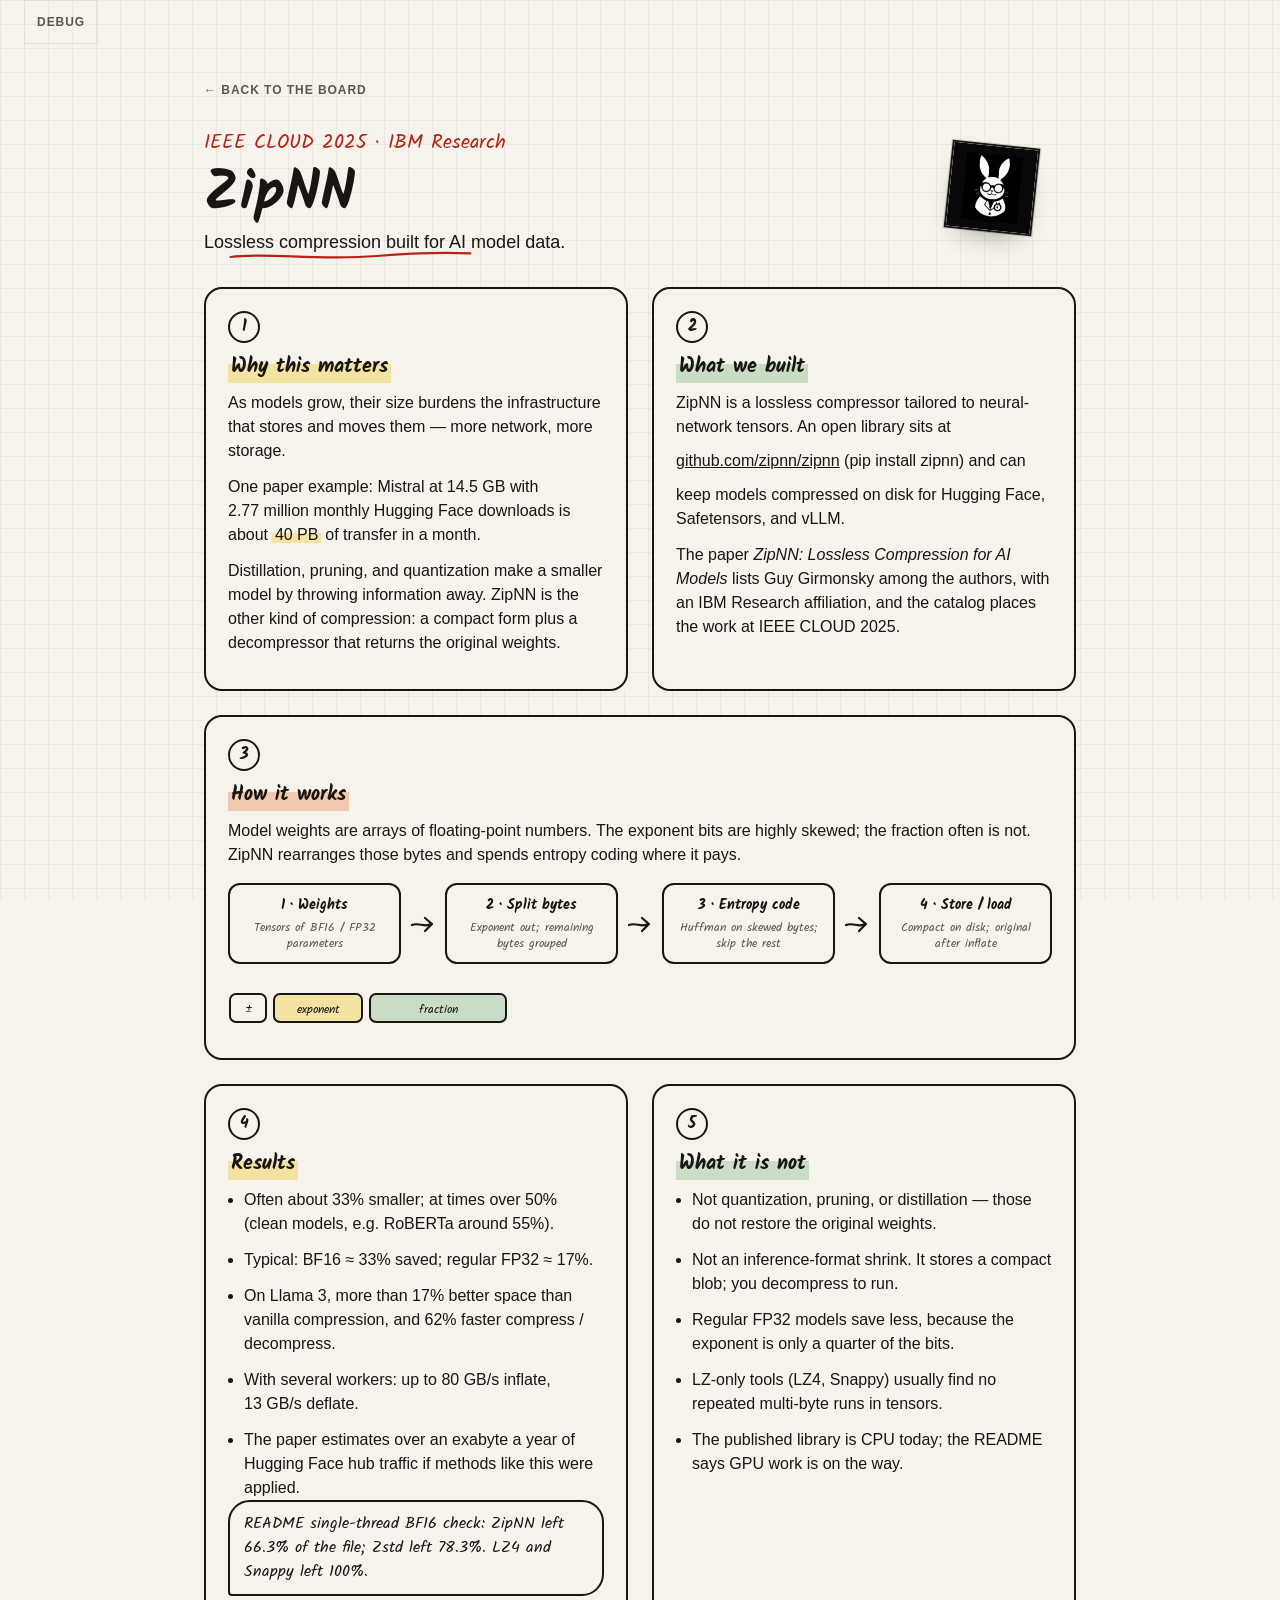
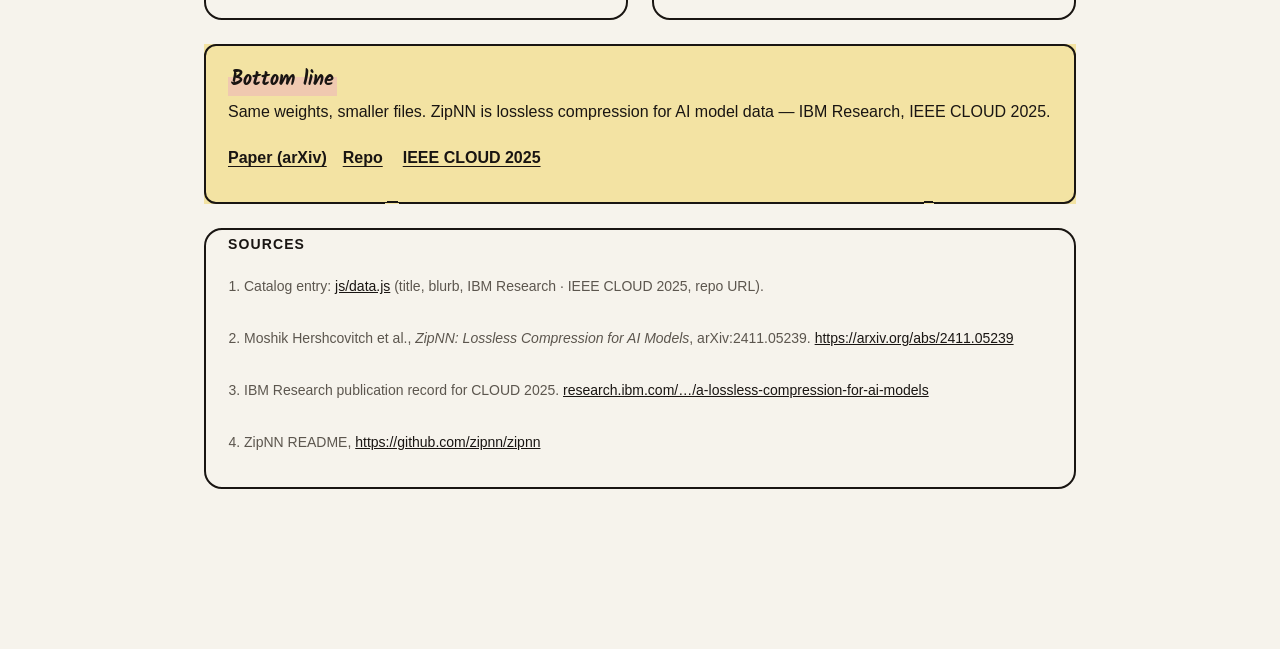
==== commit 3d3b73cd: "Add Clean/Sketch ZipNN explore versions and drop the aside Remove the solo-build disclaimer. Keep th" ====
--- a/projects/zipnn.html
+++ b/projects/zipnn.html
@@ -1,29 +1,93 @@
 <!DOCTYPE html>
-<html lang="en" class="explore">
+<html lang="en" class="explore" data-style="clean" data-hand="0" data-debug="0">
   <head>
     <meta charset="utf-8" />
     <meta name="viewport" content="width=device-width, initial-scale=1" />
     <title>ZipNN — explore</title>
     <meta name="description" content="A sketchnote on ZipNN, lossless compression for AI model data." />
     <meta name="theme-color" content="#F6F3EC" />
+    <link rel="preload" href="../fonts/kalam-latin-400.woff2" as="font" type="font/woff2" crossorigin />
     <link rel="preload" href="../fonts/kalam-latin-700.woff2" as="font" type="font/woff2" crossorigin />
-    <link rel="stylesheet" href="../css/styles.css?v=20261010a" />
-    <link rel="stylesheet" href="../css/explore.css?v=20261010a" />
+    <script>
+      (function () {
+        function parseStyle(value) {
+          if (value === "sketch" || value === "1") return "sketch";
+          if (value === "clean" || value === "0") return "clean";
+          return "";
+        }
+        function parseHand(value) {
+          if (value === "1" || value === "hand") return "1";
+          if (value === "0" || value === "readable" || value === "sans") return "0";
+          return "";
+        }
+        var style = "clean";
+        var hand = "0";
+        var debug = "0";
+        try {
+          var params = new URLSearchParams(location.search);
+          style = parseStyle(params.get("style"));
+          if (!style) {
+            var v2 = params.get("v2");
+            if (v2 !== null) style = parseStyle(v2) || (v2 === "false" ? "clean" : "sketch");
+          }
+          if (!style) style = parseStyle(localStorage.getItem("explore-style"));
+          if (!style) style = "clean";
+          hand = parseHand(params.get("hand"));
+          if (!hand) hand = parseHand(localStorage.getItem("explore-hand"));
+          if (!hand) hand = "0";
+          var dq = params.get("debug");
+          if (dq === "1" || dq === "0") debug = dq;
+          else if (localStorage.getItem("debug-open") === "1") debug = "1";
+        } catch (err) {}
+        document.documentElement.setAttribute("data-style", style);
+        document.documentElement.setAttribute("data-hand", hand);
+        document.documentElement.setAttribute("data-debug", debug);
+      })();
+    </script>
+    <link rel="stylesheet" href="../css/styles.css?v=20261010b" />
+    <link rel="stylesheet" href="../css/explore.css?v=20261010b" />
   </head>
   <body class="explore">
     <svg class="sr-filters" aria-hidden="true">
-      <filter id="ink-rough" x="-4%" y="-4%" width="108%" height="108%" color-interpolation-filters="sRGB">
+      <filter id="ink-rough" x="-6%" y="-6%" width="112%" height="112%" color-interpolation-filters="sRGB">
         <feTurbulence type="fractalNoise" baseFrequency="0.035" numOctaves="2" seed="4" result="n" />
         <feDisplacementMap in="SourceGraphic" in2="n" scale="1.6" xChannelSelector="R" yChannelSelector="G" />
       </filter>
+      <filter id="ink-rough-strong" x="-10%" y="-10%" width="120%" height="120%" color-interpolation-filters="sRGB">
+        <feTurbulence type="fractalNoise" baseFrequency="0.048" numOctaves="3" seed="7" result="n" />
+        <feDisplacementMap in="SourceGraphic" in2="n" scale="2.8" xChannelSelector="R" yChannelSelector="G" />
+      </filter>
     </svg>
 
     <a class="skip" href="#note">Skip to note</a>
+
+    <aside id="debug-bar" class="debug-bar">
+      <button type="button" class="debug-chip" data-debug-toggle aria-expanded="false" aria-controls="debug-panel">Debug</button>
+      <div id="debug-panel" class="debug-panel" hidden>
+        <div class="debug-group" role="radiogroup" aria-label="Explore version">
+          <span class="debug-label">Version</span>
+          <button type="button" role="radio" data-style="clean" aria-checked="true">Clean</button>
+          <button type="button" role="radio" data-style="sketch" aria-checked="false">Sketch</button>
+        </div>
+        <div class="debug-group" role="radiogroup" aria-label="Body font">
+          <span class="debug-label">Body</span>
+          <button type="button" role="radio" data-hand="0" aria-checked="true">Readable</button>
+          <button type="button" role="radio" data-hand="1" aria-checked="false">Hand</button>
+        </div>
+      </div>
+    </aside>
 
     <main class="explore-page" id="note">
       <a class="explore-back" href="../index.html">← Back to the board</a>
 
       <header class="explore-hero">
+        <p class="venue-sticky sketch-only">
+          <svg class="pin-doodle" viewBox="0 0 20 28" aria-hidden="true">
+            <path filter="url(#ink-rough)" fill="var(--stamp)" d="M10 2.2c-3.2 0-5.6 2.4-5.6 5.4 0 4.2 5.6 12.6 5.6 12.6s5.6-8.4 5.6-12.6c0-3-2.4-5.4-5.6-5.4z" />
+            <circle cx="10" cy="7.4" r="2.1" fill="var(--board)" />
+          </svg>
+          IEEE CLOUD 2025
+        </p>
         <p class="explore-kicker">IEEE CLOUD 2025 · IBM Research</p>
         <h1>ZipNN</h1>
         <p class="explore-sub">
@@ -47,14 +111,27 @@
           </p>
           <p>
             One paper example: Mistral at 14.5&nbsp;GB with 2.77&nbsp;million
-            monthly Hugging Face downloads is about 40&nbsp;PB of transfer in a
-            month.
-          </p>
+            monthly Hugging Face downloads is about
+            <span class="mark mark-1">40&nbsp;PB</span> of transfer in a month.
+          </p>
+          <svg class="doodle disk-doodle sketch-only" viewBox="0 0 168 108" aria-hidden="true">
+            <g filter="url(#ink-rough-strong)" fill="none" stroke="currentColor" stroke-width="2.1" stroke-linecap="round">
+              <ellipse cx="58" cy="28" rx="36" ry="12" />
+              <path d="M22 28 V78 C22 86, 94 86, 94 78 V28" />
+              <ellipse cx="58" cy="78" rx="36" ry="12" />
+              <ellipse cx="58" cy="28" rx="14" ry="5" />
+              <path class="draw-line" d="M118 22 C126 30, 128 44, 124 58" />
+              <path d="M116 52 L124 60 L132 50" />
+            </g>
+            <text x="108" y="82">40 PB / month</text>
+            <text x="108" y="98">Mistral traffic</text>
+          </svg>
           <p>
             Distillation, pruning, and quantization make a smaller model by
             throwing information away. ZipNN is the other kind of compression:
             a compact form plus a decompressor that returns the original weights.
           </p>
+          <p class="bubble sketch-only">Same bits back — decompress returns the original weights.</p>
         </article>
 
         <article class="note">
@@ -72,10 +149,6 @@
             <cite>ZipNN: Lossless Compression for AI Models</cite>
             lists Guy Girmonsky among the authors, with an IBM Research
             affiliation, and the catalog places the work at IEEE CLOUD 2025.
-          </p>
-          <p class="aside">
-            Not a solo build note — Guy is a listed co-author. The claims below
-            are the paper’s and the repo’s, not a personal contribution split.
           </p>
         </article>
 
@@ -98,30 +171,89 @@
               <strong>1 · Weights</strong>
               <span>Tensors of BF16 / FP32 parameters</span>
             </div>
-            <svg class="flow-arrow" viewBox="0 0 28 28"><path class="draw-line" d="M4 14 H22 M16 8 L22 14 L16 20" /></svg>
+            <svg class="flow-arrow" viewBox="0 0 28 28"><path class="draw-line" d="M3 15 C10 12, 16 18, 22 14 M16 8 L23 14 L16 21" /></svg>
             <div class="flow-step">
               <strong>2 · Split bytes</strong>
               <span>Exponent out; remaining bytes grouped</span>
             </div>
-            <svg class="flow-arrow" viewBox="0 0 28 28"><path class="draw-line" d="M4 14 H22 M16 8 L22 14 L16 20" /></svg>
+            <svg class="flow-arrow" viewBox="0 0 28 28"><path class="draw-line" d="M3 15 C10 12, 16 18, 22 14 M16 8 L23 14 L16 21" /></svg>
             <div class="flow-step">
               <strong>3 · Entropy code</strong>
               <span>Huffman on skewed bytes; skip the rest</span>
             </div>
-            <svg class="flow-arrow" viewBox="0 0 28 28"><path class="draw-line" d="M4 14 H22 M16 8 L22 14 L16 20" /></svg>
+            <svg class="flow-arrow" viewBox="0 0 28 28"><path class="draw-line" d="M3 15 C10 12, 16 18, 22 14 M16 8 L23 14 L16 21" /></svg>
             <div class="flow-step">
               <strong>4 · Store / load</strong>
               <span>Compact on disk; original after inflate</span>
             </div>
           </div>
-          <svg class="fp-doodle" viewBox="0 0 280 56" aria-hidden="true">
-            <rect x="2" y="14" width="36" height="28" fill="none" stroke="currentColor" stroke-width="2" rx="6" />
-            <rect x="46" y="14" width="88" height="28" fill="var(--marker-1)" stroke="currentColor" stroke-width="2" rx="6" />
-            <rect x="142" y="14" width="136" height="28" fill="var(--marker-2)" stroke="currentColor" stroke-width="2" rx="6" />
-            <text x="20" y="33">±</text>
-            <text x="90" y="33">exponent</text>
-            <text x="210" y="33">fraction</text>
-          </svg>
+
+          <div class="doodle-row">
+            <svg class="doodle tensor-doodle sketch-only" viewBox="0 0 168 96" aria-hidden="true">
+              <g filter="url(#ink-rough-strong)" fill="none" stroke="currentColor" stroke-width="1.8">
+                <rect x="6" y="8" width="156" height="62" rx="4" />
+                <path d="M58 8 V70 M110 8 V70 M6 28.5 H162 M6 49.5 H162" />
+              </g>
+              <text x="32" y="23" text-anchor="middle">0.41</text>
+              <text x="84" y="23" text-anchor="middle">−1.2</text>
+              <text x="136" y="23" text-anchor="middle">3.08</text>
+              <text x="32" y="44" text-anchor="middle">0.07</text>
+              <text x="84" y="44" text-anchor="middle">2.50</text>
+              <text x="136" y="44" text-anchor="middle">−0.9</text>
+              <text x="32" y="65" text-anchor="middle">1.40</text>
+              <text x="84" y="65" text-anchor="middle">0.33</text>
+              <text x="136" y="65" text-anchor="middle">4.10</text>
+              <text x="84" y="90" text-anchor="middle">BF16 / FP32 tensors</text>
+            </svg>
+
+            <svg class="doodle fp-doodle clean-only" viewBox="0 0 280 56" aria-hidden="true">
+              <rect x="2" y="14" width="36" height="28" fill="none" stroke="currentColor" stroke-width="2" rx="6" />
+              <rect x="46" y="14" width="88" height="28" fill="var(--marker-1)" stroke="currentColor" stroke-width="2" rx="6" />
+              <rect x="142" y="14" width="136" height="28" fill="var(--marker-2)" stroke="currentColor" stroke-width="2" rx="6" />
+              <text x="20" y="33" text-anchor="middle">±</text>
+              <text x="90" y="33" text-anchor="middle">exponent</text>
+              <text x="210" y="33" text-anchor="middle">fraction</text>
+            </svg>
+
+            <svg class="doodle bits-doodle sketch-only" viewBox="0 0 300 118" aria-hidden="true">
+              <g filter="url(#ink-rough-strong)" stroke="currentColor" stroke-width="2" fill="none" stroke-linecap="round">
+                <rect x="6" y="10" width="40" height="34" rx="5" />
+                <rect x="54" y="8" width="96" height="38" rx="6" fill="var(--marker-1)" />
+                <rect x="158" y="10" width="136" height="34" rx="5" fill="var(--marker-2)" />
+                <path class="draw-line" d="M100 50 C96 64, 72 70, 48 78" />
+                <path d="M40 72 L48 80 L56 70" />
+                <path class="draw-line" d="M190 50 C198 64, 210 72, 236 80" />
+                <path d="M228 74 L238 82 L246 70" />
+                <path d="M236 86 h28 M236 86 v16 M264 86 v16 M236 102 h28" />
+                <path d="M248 86 v16" />
+              </g>
+              <text x="26" y="33" text-anchor="middle">±</text>
+              <text x="102" y="33" text-anchor="middle">exponent</text>
+              <text x="226" y="33" text-anchor="middle">fraction</text>
+              <text x="48" y="112" text-anchor="middle">extract</text>
+              <text x="236" y="116" text-anchor="middle">group bytes</text>
+            </svg>
+
+            <svg class="doodle huff-doodle sketch-only" viewBox="0 0 160 112" aria-hidden="true">
+              <g filter="url(#ink-rough-strong)" fill="none" stroke="currentColor" stroke-width="2" stroke-linecap="round">
+                <circle cx="80" cy="16" r="9" />
+                <path d="M74 23 L40 46" />
+                <path d="M86 23 L120 46" />
+                <circle cx="36" cy="56" r="10" fill="var(--marker-1)" />
+                <circle cx="124" cy="56" r="10" />
+                <path d="M118 64 L96 86" />
+                <path d="M130 64 L148 86" />
+                <circle cx="92" cy="94" r="9" fill="var(--marker-3)" />
+                <circle cx="148" cy="94" r="9" />
+              </g>
+              <text x="36" y="60" text-anchor="middle">A</text>
+              <text x="124" y="60" text-anchor="middle">·</text>
+              <text x="92" y="98" text-anchor="middle">B</text>
+              <text x="148" y="98" text-anchor="middle">C</text>
+            </svg>
+          </div>
+          <p class="doodle-caption sketch-only" aria-hidden="true">Huffman on the skewed bytes</p>
+          <p class="bubble sketch-only">The exponent is the compressible part.</p>
         </article>
 
         <article class="note">
@@ -134,6 +266,23 @@
             <li>With several workers: up to 80&nbsp;GB/s inflate, 13&nbsp;GB/s deflate.</li>
             <li>The paper estimates over an exabyte a year of Hugging Face hub traffic if methods like this were applied.</li>
           </ul>
+          <svg class="doodle bars-doodle sketch-only" viewBox="0 0 280 132" aria-hidden="true">
+            <g filter="url(#ink-rough-strong)" fill="none" stroke="currentColor" stroke-width="1.7" stroke-linecap="round">
+              <rect x="72" y="10" width="132.6" height="18" fill="var(--marker-2)" />
+              <rect x="72" y="38" width="156.6" height="18" fill="var(--marker-1)" />
+              <rect x="72" y="66" width="200" height="18" fill="var(--marker-3)" />
+              <rect x="72" y="94" width="200" height="18" fill="var(--marker-3)" />
+            </g>
+            <text x="8" y="23">ZipNN</text>
+            <text x="272" y="23" text-anchor="end">66.3%</text>
+            <text x="8" y="51">Zstd</text>
+            <text x="272" y="51" text-anchor="end">78.3%</text>
+            <text x="8" y="79">LZ4</text>
+            <text x="272" y="79" text-anchor="end">100%</text>
+            <text x="8" y="107">Snappy</text>
+            <text x="272" y="107" text-anchor="end">100%</text>
+            <text x="140" y="128" text-anchor="middle">leftover size · README BF16</text>
+          </svg>
           <p class="aside">
             README single-thread BF16 check: ZipNN left 66.3% of the file; Zstd left 78.3%. LZ4 and Snappy left 100%.
           </p>
@@ -152,6 +301,15 @@
         </article>
 
         <aside class="note note-bottom">
+          <svg class="megaphone sketch-only" viewBox="0 0 52 36" aria-hidden="true">
+            <g filter="url(#ink-rough-strong)" fill="none" stroke="currentColor" stroke-width="2" stroke-linecap="round" stroke-linejoin="round">
+              <path d="M22 8 L42 3 V33 L22 28 Z" fill="var(--marker-3)" />
+              <path d="M22 10 V26 C12 26, 8 22, 8 18 S12 10, 22 10 Z" />
+              <path d="M12 26 L8 33 H16 L18 26" />
+              <path class="draw-line" d="M46 10 C50 14, 50 18, 46 22" />
+              <path d="M48 6 C54 12, 54 20, 48 26" />
+            </g>
+          </svg>
           <h2><span class="mark mark-3">Bottom line</span></h2>
           <p>
             Same weights, smaller files. ZipNN is lossless compression for AI
@@ -192,9 +350,130 @@
     </main>
     <script>
       (function () {
+        var STYLE_KEY = "explore-style";
+        var HAND_KEY = "explore-hand";
+        var DEBUG_KEY = "debug-open";
+
+        function parseStyle(value) {
+          if (value === "sketch" || value === "1") return "sketch";
+          if (value === "clean" || value === "0") return "clean";
+          return "";
+        }
+
+        function parseHand(value) {
+          if (value === "1" || value === "hand") return "1";
+          if (value === "0" || value === "readable" || value === "sans") return "0";
+          return "";
+        }
+
+        function currentStyle() {
+          return parseStyle(document.documentElement.getAttribute("data-style")) || "clean";
+        }
+
+        function currentHand() {
+          return parseHand(document.documentElement.getAttribute("data-hand")) || "0";
+        }
+
+        function debugOpen() {
+          return document.documentElement.getAttribute("data-debug") === "1";
+        }
+
+        function persistUrl() {
+          var params = new URLSearchParams(location.search);
+          var style = currentStyle();
+          var hand = currentHand();
+          params.delete("v2");
+          if (style === "clean") params.delete("style");
+          else params.set("style", "sketch");
+          if (hand === "0") params.delete("hand");
+          else params.set("hand", "1");
+          if (!debugOpen()) params.delete("debug");
+          else params.set("debug", "1");
+          var search = params.toString();
+          history.replaceState(null, "", location.pathname + (search ? "?" + search : "") + location.hash);
+        }
+
+        function writeStyle(next) {
+          var style = parseStyle(next) || "clean";
+          document.documentElement.setAttribute("data-style", style);
+          try { localStorage.setItem(STYLE_KEY, style); } catch (err) {}
+          persistUrl();
+          syncControls();
+        }
+
+        function writeHand(next) {
+          var hand = parseHand(next) || "0";
+          document.documentElement.setAttribute("data-hand", hand);
+          try { localStorage.setItem(HAND_KEY, hand); } catch (err) {}
+          persistUrl();
+          syncControls();
+        }
+
+        function writeDebug(open) {
+          var next = open ? "1" : "0";
+          document.documentElement.setAttribute("data-debug", next);
+          try { localStorage.setItem(DEBUG_KEY, next); } catch (err) {}
+          persistUrl();
+          syncControls();
+        }
+
+        function syncControls() {
+          var style = currentStyle();
+          var hand = currentHand();
+          var open = debugOpen();
+          document.querySelectorAll("[data-style]").forEach(function (btn) {
+            btn.setAttribute("aria-checked", btn.getAttribute("data-style") === style ? "true" : "false");
+          });
+          document.querySelectorAll("[data-hand]").forEach(function (btn) {
+            btn.setAttribute("aria-checked", btn.getAttribute("data-hand") === hand ? "true" : "false");
+          });
+          var chip = document.querySelector("[data-debug-toggle]");
+          var panel = document.getElementById("debug-panel");
+          if (chip) chip.setAttribute("aria-expanded", open ? "true" : "false");
+          if (panel) panel.hidden = !open;
+        }
+
+        function bindDebug() {
+          var bar = document.getElementById("debug-bar");
+          if (!bar || bar.dataset.bound) return;
+          bar.dataset.bound = "1";
+          bar.addEventListener("click", function (event) {
+            if (event.target.closest("[data-debug-toggle]")) {
+              writeDebug(!debugOpen());
+              return;
+            }
+            var styleBtn = event.target.closest("[data-style]");
+            if (styleBtn) {
+              writeStyle(styleBtn.getAttribute("data-style"));
+              return;
+            }
+            var handBtn = event.target.closest("[data-hand]");
+            if (handBtn) {
+              writeHand(handBtn.getAttribute("data-hand"));
+            }
+          });
+          bar.addEventListener("keydown", function (event) {
+            if (event.key !== "ArrowLeft" && event.key !== "ArrowRight") return;
+            var group = event.target.closest("[role='radiogroup']");
+            if (!group) return;
+            var buttons = Array.prototype.slice.call(group.querySelectorAll("[role='radio']"));
+            var index = buttons.indexOf(event.target);
+            if (index < 0) return;
+            event.preventDefault();
+            var next = event.key === "ArrowRight"
+              ? buttons[(index + 1) % buttons.length]
+              : buttons[(index - 1 + buttons.length) % buttons.length];
+            next.focus();
+            next.click();
+          });
+        }
+
         if (!window.matchMedia("(prefers-reduced-motion: reduce)").matches) {
           document.documentElement.classList.add("ink-draw");
         }
+
+        bindDebug();
+        syncControls();
       })();
     </script>
   </body>
--- a/css/explore.css
+++ b/css/explore.css
@@ -32,6 +32,14 @@
   max-width: 920px;
   margin: 0 auto;
   padding: var(--space-24) var(--gutter) var(--space-80);
+}
+
+.explore-page a {
+  display: inline-flex;
+  align-items: center;
+  min-width: 44px;
+  min-height: 44px;
+  overflow-wrap: anywhere;
 }
 
 .explore-back {
@@ -119,6 +127,46 @@
   object-fit: cover;
 }
 
+.venue-sticky {
+  display: none;
+}
+
+html[data-style="sketch"] .venue-sticky {
+  display: inline-flex;
+  align-items: center;
+  gap: 6px;
+  max-width: min(100%, 11.5rem);
+  margin: 0 0 var(--space-12);
+  padding: var(--space-8) var(--space-12);
+  background: var(--marker-1);
+  color: var(--ink);
+  font-family: var(--hand);
+  font-size: var(--type-caption);
+  font-weight: 700;
+  line-height: 1.3;
+  transform: rotate(-2.4deg);
+}
+
+html[data-style="sketch"] .venue-sticky::before {
+  content: "";
+  position: absolute;
+  inset: 0;
+  border: 2px solid var(--ink);
+  filter: url("#ink-rough-strong");
+  pointer-events: none;
+}
+
+.venue-sticky {
+  position: relative;
+}
+
+.pin-doodle {
+  flex: 0 0 auto;
+  width: 16px;
+  height: 22px;
+  overflow: visible;
+}
+
 .explore-grid {
   display: grid;
   grid-template-columns: 1fr 1fr;
@@ -131,6 +179,7 @@
   padding: var(--space-24);
   background: var(--board);
   color: var(--ink);
+  min-width: 0;
 }
 
 .note::before {
@@ -141,6 +190,12 @@
   border-radius: var(--radius-note);
   filter: url("#ink-rough");
   pointer-events: none;
+}
+
+html[data-style="sketch"] .note::before {
+  border-width: 2.4px;
+  border-radius: 22px 16px 20px 14px;
+  filter: url("#ink-rough-strong");
 }
 
 .note > * { position: relative; z-index: 1; }
@@ -178,6 +233,16 @@
 .mark-2 { background: linear-gradient(transparent 42%, var(--marker-2) 42%); }
 .mark-3 { background: linear-gradient(transparent 42%, var(--marker-3) 42%); }
 
+html[data-style="sketch"] .mark-1 {
+  background: linear-gradient(transparent 28%, var(--marker-1) 28% 88%, transparent 88%);
+}
+html[data-style="sketch"] .mark-2 {
+  background: linear-gradient(transparent 28%, var(--marker-2) 28% 88%, transparent 88%);
+}
+html[data-style="sketch"] .mark-3 {
+  background: linear-gradient(transparent 28%, var(--marker-3) 28% 88%, transparent 88%);
+}
+
 .note p,
 .note li {
   margin: 0 0 var(--space-12);
@@ -193,7 +258,8 @@
 .note li:last-child,
 .note p:last-child { margin-bottom: 0; }
 
-.aside {
+.aside,
+.bubble {
   position: relative;
   margin: var(--space-16) 0 0;
   padding: var(--space-12) var(--space-16);
@@ -202,7 +268,8 @@
   line-height: 1.35;
 }
 
-.aside::before {
+.aside::before,
+.bubble::before {
   content: "";
   position: absolute;
   inset: 0;
@@ -212,6 +279,29 @@
   pointer-events: none;
 }
 
+.bubble {
+  max-width: 28em;
+}
+
+html[data-style="sketch"] .bubble::before {
+  border-radius: 28px 18px 26px 8px;
+  filter: url("#ink-rough-strong");
+}
+
+html[data-style="sketch"] .bubble::after {
+  content: "";
+  position: absolute;
+  left: 22px;
+  bottom: -8px;
+  width: 16px;
+  height: 12px;
+  border-left: 2px solid var(--ink);
+  border-bottom: 2px solid var(--ink);
+  transform: rotate(-18deg);
+  filter: url("#ink-rough-strong");
+  pointer-events: none;
+}
+
 .note-flow { grid-column: 1 / -1; }
 
 .note-wide { grid-column: 1 / -1; }
@@ -224,6 +314,7 @@
 }
 
 .flow-step {
+  position: relative;
   flex: 1 1 0;
   min-width: 0;
   padding: var(--space-12);
@@ -240,8 +331,9 @@
   pointer-events: none;
 }
 
-.flow-step {
-  position: relative;
+html[data-style="sketch"] .flow-step::before {
+  border-radius: 14px 8px 16px 10px;
+  filter: url("#ink-rough-strong");
 }
 
 .flow-step strong {
@@ -255,6 +347,7 @@
 .flow-step span {
   display: block;
   color: var(--mute);
+  font-family: var(--hand);
   font-size: var(--type-label);
   line-height: 1.35;
 }
@@ -275,18 +368,41 @@
   stroke-linejoin: round;
 }
 
+.doodle-row {
+  display: flex;
+  flex-wrap: wrap;
+  align-items: flex-end;
+  gap: var(--space-16);
+  margin: var(--space-16) 0 0;
+}
+
+.doodle,
 .fp-doodle {
   display: block;
-  width: min(100%, 280px);
+  max-width: 100%;
   height: auto;
-  margin: var(--space-16) 0 0;
   color: var(--ink);
 }
 
+.fp-doodle { width: min(100%, 280px); }
+.tensor-doodle { width: min(100%, 168px); }
+.bits-doodle { width: min(100%, 300px); }
+.huff-doodle { width: min(100%, 160px); }
+.disk-doodle { width: min(100%, 168px); margin-top: var(--space-12); }
+.bars-doodle { width: min(100%, 280px); margin-top: var(--space-16); }
+
+.doodle text,
 .fp-doodle text {
   fill: var(--ink);
   font-family: var(--hand);
   font-size: 12px;
+}
+
+.doodle-caption {
+  margin: var(--space-8) 0 0;
+  font-family: var(--hand);
+  font-size: var(--type-caption);
+  color: var(--mute);
 }
 
 .note-bottom {
@@ -297,6 +413,28 @@
 
 .note-bottom::before {
   border-radius: 12px;
+}
+
+html[data-style="sketch"] .note-bottom {
+  transform: rotate(-1.5deg);
+  transform-origin: center;
+}
+
+html[data-style="sketch"] .note-bottom::before {
+  border-radius: 10px 18px 8px 16px;
+  filter: url("#ink-rough-strong");
+}
+
+.megaphone {
+  display: none;
+}
+
+html[data-style="sketch"] .megaphone {
+  display: block;
+  width: 48px;
+  height: 34px;
+  margin: 0 0 var(--space-8);
+  overflow: visible;
 }
 
 .note-bottom h2 { margin-bottom: var(--space-8); }
@@ -354,6 +492,53 @@
   clip: rect(0, 0, 0, 0);
 }
 
+.sr-filters {
+  position: absolute;
+  width: 0;
+  height: 0;
+  overflow: hidden;
+}
+
+.sketch-only { display: none; }
+
+html[data-style="sketch"] .clean-only { display: none; }
+
+html[data-style="sketch"] .sketch-only.doodle,
+html[data-style="sketch"] .sketch-only.disk-doodle,
+html[data-style="sketch"] .sketch-only.bars-doodle,
+html[data-style="sketch"] .sketch-only.tensor-doodle,
+html[data-style="sketch"] .sketch-only.bits-doodle,
+html[data-style="sketch"] .sketch-only.huff-doodle {
+  display: block;
+}
+
+html[data-style="sketch"] .doodle-caption.sketch-only {
+  display: block;
+}
+
+html[data-style="sketch"] .bubble.sketch-only {
+  display: block;
+}
+
+html[data-hand="1"] .explore-sub,
+html[data-hand="1"] .note p,
+html[data-hand="1"] .note li {
+  font-family: var(--hand);
+  font-size: 18px;
+  font-weight: 400;
+  line-height: 1.55;
+  max-width: 65ch;
+}
+
+html[data-hand="1"] .aside,
+html[data-hand="1"] .bubble,
+html[data-hand="1"] .doodle-caption,
+html[data-hand="1"] .note-sources li {
+  font-family: var(--hand);
+  font-size: 16px;
+  line-height: 1.5;
+}
+
 .ink-draw .draw-line {
   stroke-dasharray: 240;
   stroke-dashoffset: 240;
@@ -390,6 +575,34 @@
     align-self: center;
     transform: rotate(90deg);
   }
+
+  html[data-style="sketch"] .venue-sticky {
+    max-width: calc(100% - 72px);
+  }
+
+  html[data-style="sketch"] .note-bottom {
+    transform: rotate(-0.8deg);
+  }
+}
+
+@media (max-width: 360px) {
+  .explore-hero h1 { font-size: 34px; }
+
+  .explore-sticker {
+    width: 52px;
+    height: 52px;
+  }
+
+  html[data-style="sketch"] .venue-sticky {
+    transform: none;
+    max-width: calc(100% - 60px);
+  }
+
+  html[data-style="sketch"] .note-bottom {
+    transform: none;
+  }
+
+  .note { padding: var(--space-16); }
 }
 
 @media (prefers-reduced-motion: reduce) {
@@ -398,5 +611,9 @@
     stroke-dashoffset: 0;
   }
 
-  .explore-sticker { transform: none; }
-}
+  .explore-sticker,
+  html[data-style="sketch"] .venue-sticky,
+  html[data-style="sketch"] .note-bottom {
+    transform: none;
+  }
+}
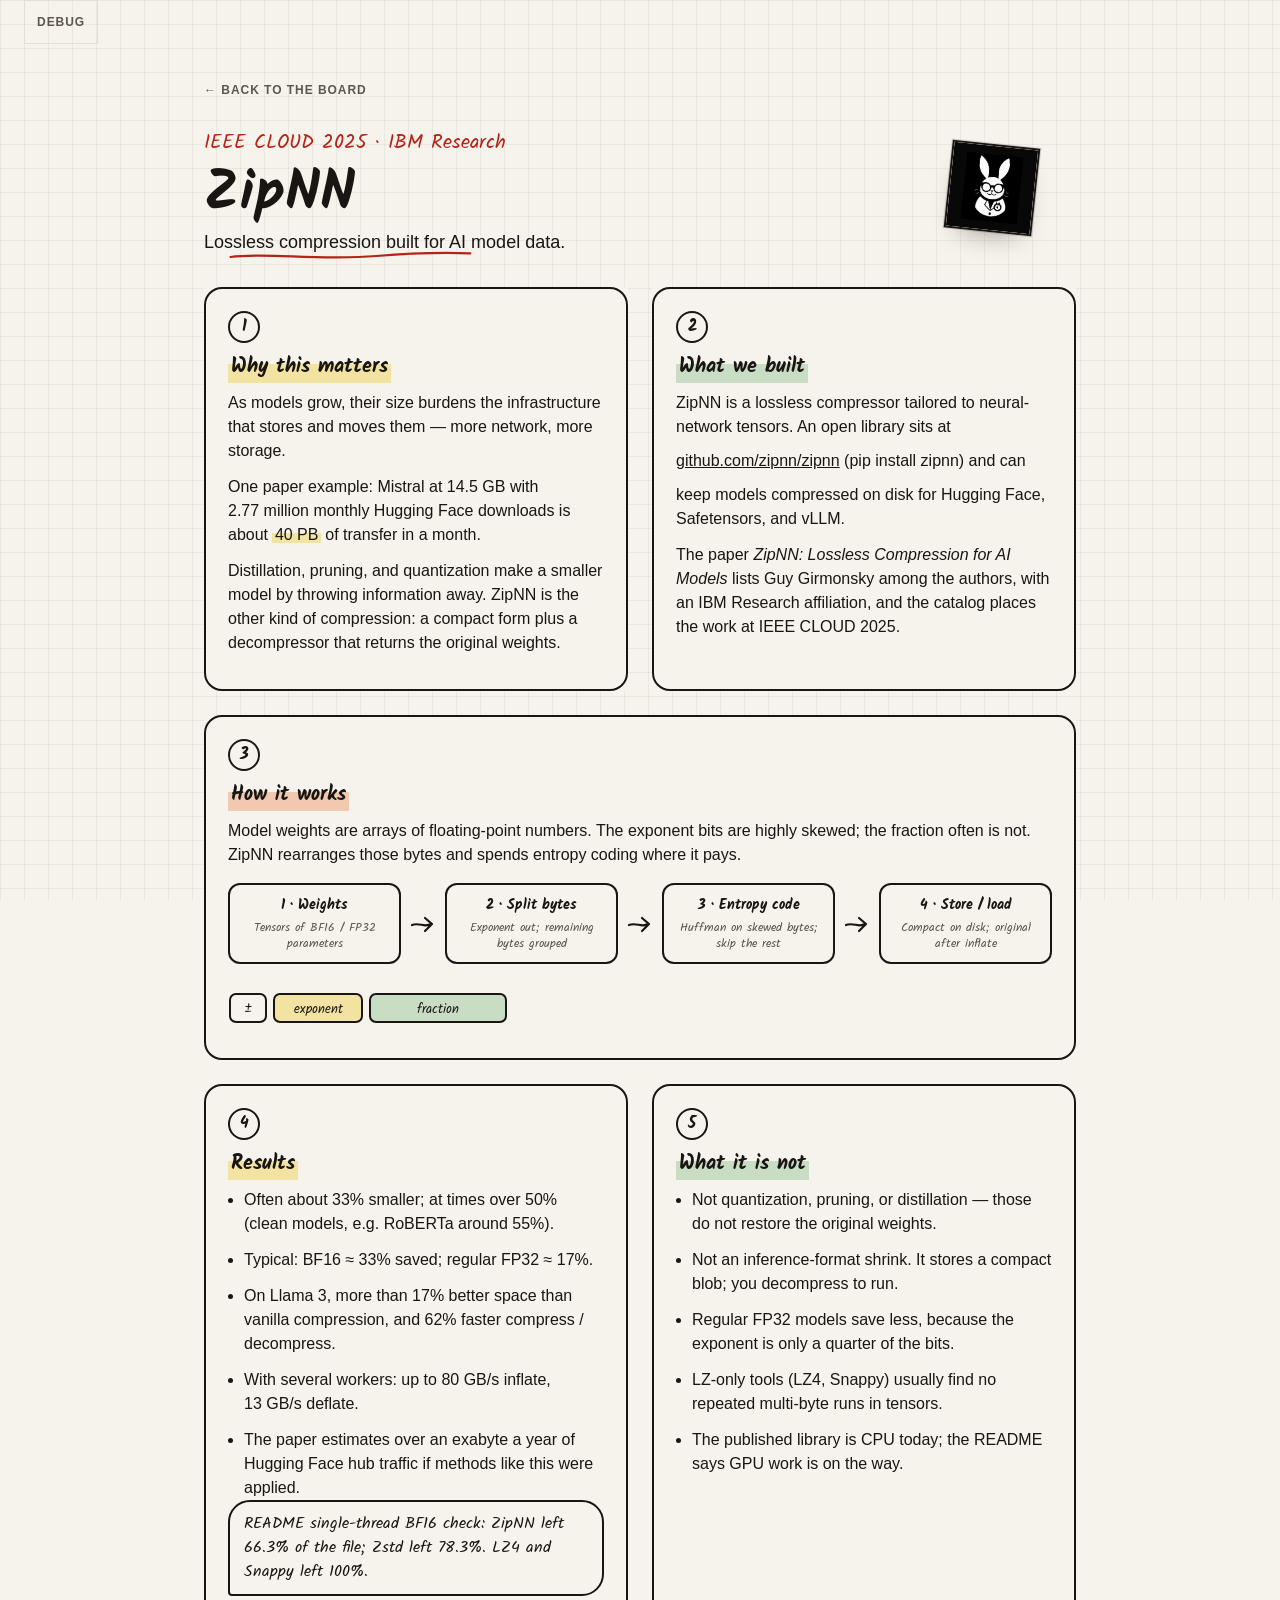
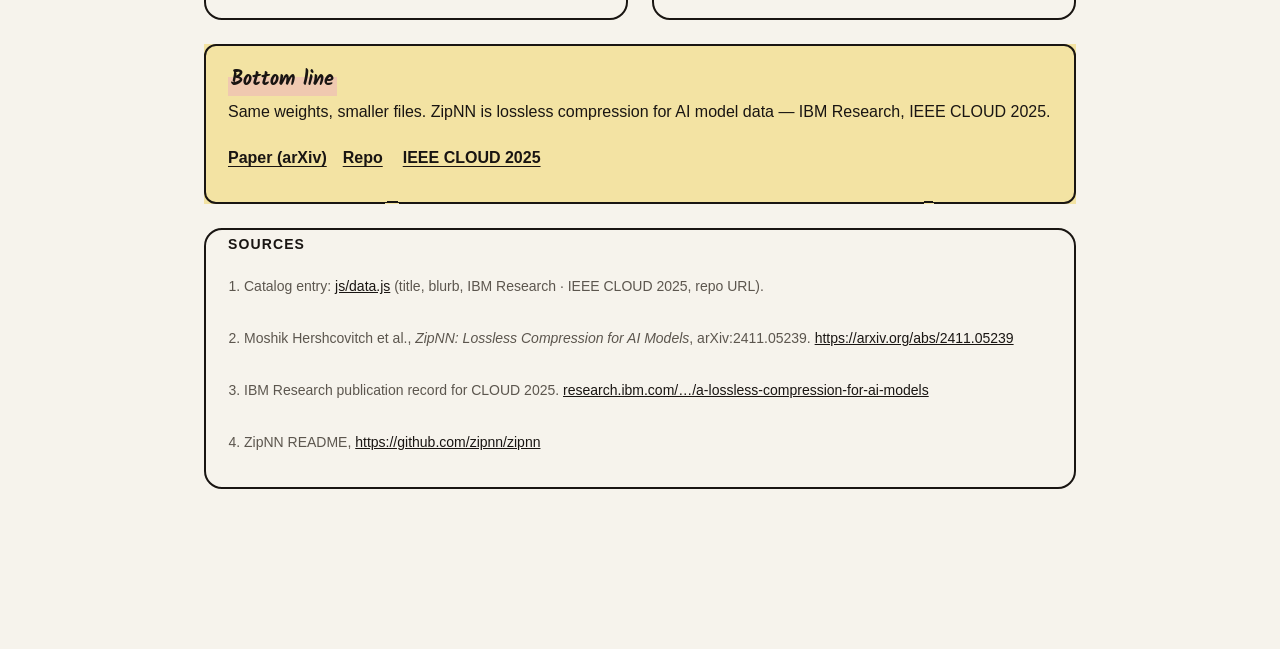
==== commit 69e2f60f: "Tighten ZipNN sketch doodles and persist debug choices Keep labels inside the viewBox, clear the her" ====
--- a/projects/zipnn.html
+++ b/projects/zipnn.html
@@ -114,17 +114,17 @@
             monthly Hugging Face downloads is about
             <span class="mark mark-1">40&nbsp;PB</span> of transfer in a month.
           </p>
-          <svg class="doodle disk-doodle sketch-only" viewBox="0 0 168 108" aria-hidden="true">
+          <svg class="doodle disk-doodle sketch-only" viewBox="0 0 200 128" aria-hidden="true">
             <g filter="url(#ink-rough-strong)" fill="none" stroke="currentColor" stroke-width="2.1" stroke-linecap="round">
-              <ellipse cx="58" cy="28" rx="36" ry="12" />
-              <path d="M22 28 V78 C22 86, 94 86, 94 78 V28" />
-              <ellipse cx="58" cy="78" rx="36" ry="12" />
-              <ellipse cx="58" cy="28" rx="14" ry="5" />
-              <path class="draw-line" d="M118 22 C126 30, 128 44, 124 58" />
-              <path d="M116 52 L124 60 L132 50" />
+              <ellipse cx="64" cy="26" rx="38" ry="12" />
+              <path d="M26 26 V74 C26 83, 102 83, 102 74 V26" />
+              <ellipse cx="64" cy="74" rx="38" ry="12" />
+              <ellipse cx="64" cy="26" rx="14" ry="5" />
+              <path class="draw-line" d="M122 18 C138 28, 148 46, 142 68" />
+              <path d="M134 62 L142 72 L154 58" />
             </g>
-            <text x="108" y="82">40 PB / month</text>
-            <text x="108" y="98">Mistral traffic</text>
+            <text x="64" y="108" text-anchor="middle">40 PB / month</text>
+            <text x="64" y="122" text-anchor="middle">Mistral downloads</text>
           </svg>
           <p>
             Distillation, pruning, and quantization make a smaller model by
@@ -189,21 +189,22 @@
           </div>
 
           <div class="doodle-row">
-            <svg class="doodle tensor-doodle sketch-only" viewBox="0 0 168 96" aria-hidden="true">
-              <g filter="url(#ink-rough-strong)" fill="none" stroke="currentColor" stroke-width="1.8">
-                <rect x="6" y="8" width="156" height="62" rx="4" />
-                <path d="M58 8 V70 M110 8 V70 M6 28.5 H162 M6 49.5 H162" />
+            <svg class="doodle tensor-doodle sketch-only" viewBox="0 0 176 108" aria-hidden="true">
+              <g filter="url(#ink-rough-strong)" fill="none" stroke="currentColor" stroke-width="1.9" stroke-linecap="round">
+                <path d="M8 12 L166 10 L168 74 L6 72 Z" />
+                <path d="M60 11 V73 M114 10 V74" />
+                <path d="M7 32 H167 M7 53 H167" />
               </g>
-              <text x="32" y="23" text-anchor="middle">0.41</text>
-              <text x="84" y="23" text-anchor="middle">−1.2</text>
-              <text x="136" y="23" text-anchor="middle">3.08</text>
-              <text x="32" y="44" text-anchor="middle">0.07</text>
-              <text x="84" y="44" text-anchor="middle">2.50</text>
-              <text x="136" y="44" text-anchor="middle">−0.9</text>
-              <text x="32" y="65" text-anchor="middle">1.40</text>
-              <text x="84" y="65" text-anchor="middle">0.33</text>
-              <text x="136" y="65" text-anchor="middle">4.10</text>
-              <text x="84" y="90" text-anchor="middle">BF16 / FP32 tensors</text>
+              <text x="34" y="26" text-anchor="middle">0.41</text>
+              <text x="86" y="26" text-anchor="middle">−1.2</text>
+              <text x="140" y="26" text-anchor="middle">3.08</text>
+              <text x="34" y="47" text-anchor="middle">0.07</text>
+              <text x="86" y="47" text-anchor="middle">2.50</text>
+              <text x="140" y="47" text-anchor="middle">−0.9</text>
+              <text x="34" y="68" text-anchor="middle">1.40</text>
+              <text x="86" y="68" text-anchor="middle">0.33</text>
+              <text x="140" y="68" text-anchor="middle">4.10</text>
+              <text x="88" y="98" text-anchor="middle">BF16 / FP32 tensors</text>
             </svg>
 
             <svg class="doodle fp-doodle clean-only" viewBox="0 0 280 56" aria-hidden="true">
@@ -215,41 +216,41 @@
               <text x="210" y="33" text-anchor="middle">fraction</text>
             </svg>
 
-            <svg class="doodle bits-doodle sketch-only" viewBox="0 0 300 118" aria-hidden="true">
+            <svg class="doodle bits-doodle sketch-only" viewBox="0 0 320 142" aria-hidden="true">
               <g filter="url(#ink-rough-strong)" stroke="currentColor" stroke-width="2" fill="none" stroke-linecap="round">
-                <rect x="6" y="10" width="40" height="34" rx="5" />
-                <rect x="54" y="8" width="96" height="38" rx="6" fill="var(--marker-1)" />
-                <rect x="158" y="10" width="136" height="34" rx="5" fill="var(--marker-2)" />
-                <path class="draw-line" d="M100 50 C96 64, 72 70, 48 78" />
-                <path d="M40 72 L48 80 L56 70" />
-                <path class="draw-line" d="M190 50 C198 64, 210 72, 236 80" />
-                <path d="M228 74 L238 82 L246 70" />
-                <path d="M236 86 h28 M236 86 v16 M264 86 v16 M236 102 h28" />
-                <path d="M248 86 v16" />
+                <path d="M8 14 L46 12 L48 50 L6 48 Z" />
+                <path d="M58 10 L156 8 L158 54 L56 52 Z" fill="var(--marker-1)" />
+                <path d="M168 13 L312 11 L314 51 L166 49 Z" fill="var(--marker-2)" />
+                <path class="draw-line" d="M104 56 C98 74, 70 88, 42 96" />
+                <path d="M34 88 L42 98 L54 86" />
+                <path class="draw-line" d="M230 56 C236 78, 248 92, 268 104" />
+                <path d="M258 96 L270 106 L280 92" />
+                <path d="M248 108 h40 M248 108 v20 M288 108 v20 M248 128 h40 M261 108 v20 M275 108 v20" />
               </g>
-              <text x="26" y="33" text-anchor="middle">±</text>
-              <text x="102" y="33" text-anchor="middle">exponent</text>
-              <text x="226" y="33" text-anchor="middle">fraction</text>
-              <text x="48" y="112" text-anchor="middle">extract</text>
-              <text x="236" y="116" text-anchor="middle">group bytes</text>
+              <text x="27" y="36" text-anchor="middle">sign</text>
+              <text x="107" y="36" text-anchor="middle">exponent</text>
+              <text x="240" y="36" text-anchor="middle">fraction</text>
+              <text x="48" y="136" text-anchor="middle">extract</text>
+              <text x="268" y="138" text-anchor="middle">group bytes</text>
             </svg>
 
-            <svg class="doodle huff-doodle sketch-only" viewBox="0 0 160 112" aria-hidden="true">
+            <svg class="doodle huff-doodle sketch-only" viewBox="0 0 176 128" aria-hidden="true">
               <g filter="url(#ink-rough-strong)" fill="none" stroke="currentColor" stroke-width="2" stroke-linecap="round">
-                <circle cx="80" cy="16" r="9" />
-                <path d="M74 23 L40 46" />
-                <path d="M86 23 L120 46" />
-                <circle cx="36" cy="56" r="10" fill="var(--marker-1)" />
-                <circle cx="124" cy="56" r="10" />
-                <path d="M118 64 L96 86" />
-                <path d="M130 64 L148 86" />
-                <circle cx="92" cy="94" r="9" fill="var(--marker-3)" />
-                <circle cx="148" cy="94" r="9" />
+                <circle cx="88" cy="16" r="10" />
+                <path d="M80 24 C60 36, 48 44, 36 52" />
+                <path d="M96 24 C118 36, 128 44, 140 52" />
+                <circle cx="32" cy="64" r="12" fill="var(--marker-1)" />
+                <circle cx="144" cy="64" r="11" />
+                <path d="M136 74 C124 84, 116 90, 108 98" />
+                <path d="M152 74 C158 84, 162 90, 164 98" />
+                <circle cx="104" cy="110" r="11" fill="var(--marker-3)" />
+                <circle cx="164" cy="110" r="11" />
               </g>
-              <text x="36" y="60" text-anchor="middle">A</text>
-              <text x="124" y="60" text-anchor="middle">·</text>
-              <text x="92" y="98" text-anchor="middle">B</text>
-              <text x="148" y="98" text-anchor="middle">C</text>
+              <text x="88" y="20" text-anchor="middle">H</text>
+              <text x="32" y="68" text-anchor="middle">A</text>
+              <text x="144" y="68" text-anchor="middle">·</text>
+              <text x="104" y="114" text-anchor="middle">B</text>
+              <text x="164" y="114" text-anchor="middle">C</text>
             </svg>
           </div>
           <p class="doodle-caption sketch-only" aria-hidden="true">Huffman on the skewed bytes</p>
@@ -266,7 +267,7 @@
             <li>With several workers: up to 80&nbsp;GB/s inflate, 13&nbsp;GB/s deflate.</li>
             <li>The paper estimates over an exabyte a year of Hugging Face hub traffic if methods like this were applied.</li>
           </ul>
-          <svg class="doodle bars-doodle sketch-only" viewBox="0 0 280 132" aria-hidden="true">
+          <svg class="doodle bars-doodle sketch-only" viewBox="0 0 280 140" aria-hidden="true">
             <g filter="url(#ink-rough-strong)" fill="none" stroke="currentColor" stroke-width="1.7" stroke-linecap="round">
               <rect x="72" y="10" width="132.6" height="18" fill="var(--marker-2)" />
               <rect x="72" y="38" width="156.6" height="18" fill="var(--marker-1)" />
@@ -281,7 +282,7 @@
             <text x="272" y="79" text-anchor="end">100%</text>
             <text x="8" y="107">Snappy</text>
             <text x="272" y="107" text-anchor="end">100%</text>
-            <text x="140" y="128" text-anchor="middle">leftover size · README BF16</text>
+            <text x="140" y="136" text-anchor="middle">leftover size · README BF16</text>
           </svg>
           <p class="aside">
             README single-thread BF16 check: ZipNN left 66.3% of the file; Zstd left 78.3%. LZ4 and Snappy left 100%.
@@ -472,6 +473,10 @@
           document.documentElement.classList.add("ink-draw");
         }
 
+        try { localStorage.setItem(STYLE_KEY, currentStyle()); } catch (err) {}
+        try { localStorage.setItem(HAND_KEY, currentHand()); } catch (err) {}
+        try { localStorage.setItem(DEBUG_KEY, debugOpen() ? "1" : "0"); } catch (err) {}
+        persistUrl();
         bindDebug();
         syncControls();
       })();
--- a/css/explore.css
+++ b/css/explore.css
@@ -61,6 +61,7 @@
 .explore-hero {
   position: relative;
   margin: 0 0 var(--space-32);
+  padding-right: 104px;
 }
 
 .explore-kicker {
@@ -281,23 +282,25 @@
 
 .bubble {
   max-width: 28em;
+  padding: var(--space-16) var(--space-24);
 }
 
 html[data-style="sketch"] .bubble::before {
-  border-radius: 28px 18px 26px 8px;
+  border-radius: 46% 38% 42% 36% / 40% 48% 36% 44%;
   filter: url("#ink-rough-strong");
 }
 
 html[data-style="sketch"] .bubble::after {
   content: "";
   position: absolute;
-  left: 22px;
-  bottom: -8px;
-  width: 16px;
-  height: 12px;
+  left: 28px;
+  bottom: -7px;
+  width: 18px;
+  height: 14px;
   border-left: 2px solid var(--ink);
   border-bottom: 2px solid var(--ink);
-  transform: rotate(-18deg);
+  border-radius: 0 0 0 10px;
+  transform: rotate(-22deg);
   filter: url("#ink-rough-strong");
   pointer-events: none;
 }
@@ -385,17 +388,17 @@
 }
 
 .fp-doodle { width: min(100%, 280px); }
-.tensor-doodle { width: min(100%, 168px); }
-.bits-doodle { width: min(100%, 300px); }
-.huff-doodle { width: min(100%, 160px); }
-.disk-doodle { width: min(100%, 168px); margin-top: var(--space-12); }
+.tensor-doodle { width: min(100%, 176px); }
+.bits-doodle { width: min(100%, 320px); }
+.huff-doodle { width: min(100%, 176px); }
+.disk-doodle { width: min(100%, 200px); margin-top: var(--space-12); }
 .bars-doodle { width: min(100%, 280px); margin-top: var(--space-16); }
 
 .doodle text,
 .fp-doodle text {
   fill: var(--ink);
   font-family: var(--hand);
-  font-size: 12px;
+  font-size: 13px;
 }
 
 .doodle-caption {
@@ -550,6 +553,10 @@
 }
 
 @media (max-width: 780px) {
+  .explore-hero {
+    padding-right: 76px;
+  }
+
   .explore-hero h1 { font-size: 40px; }
 
   .explore-sticker {
@@ -586,6 +593,10 @@
 }
 
 @media (max-width: 360px) {
+  .explore-hero {
+    padding-right: 64px;
+  }
+
   .explore-hero h1 { font-size: 34px; }
 
   .explore-sticker {
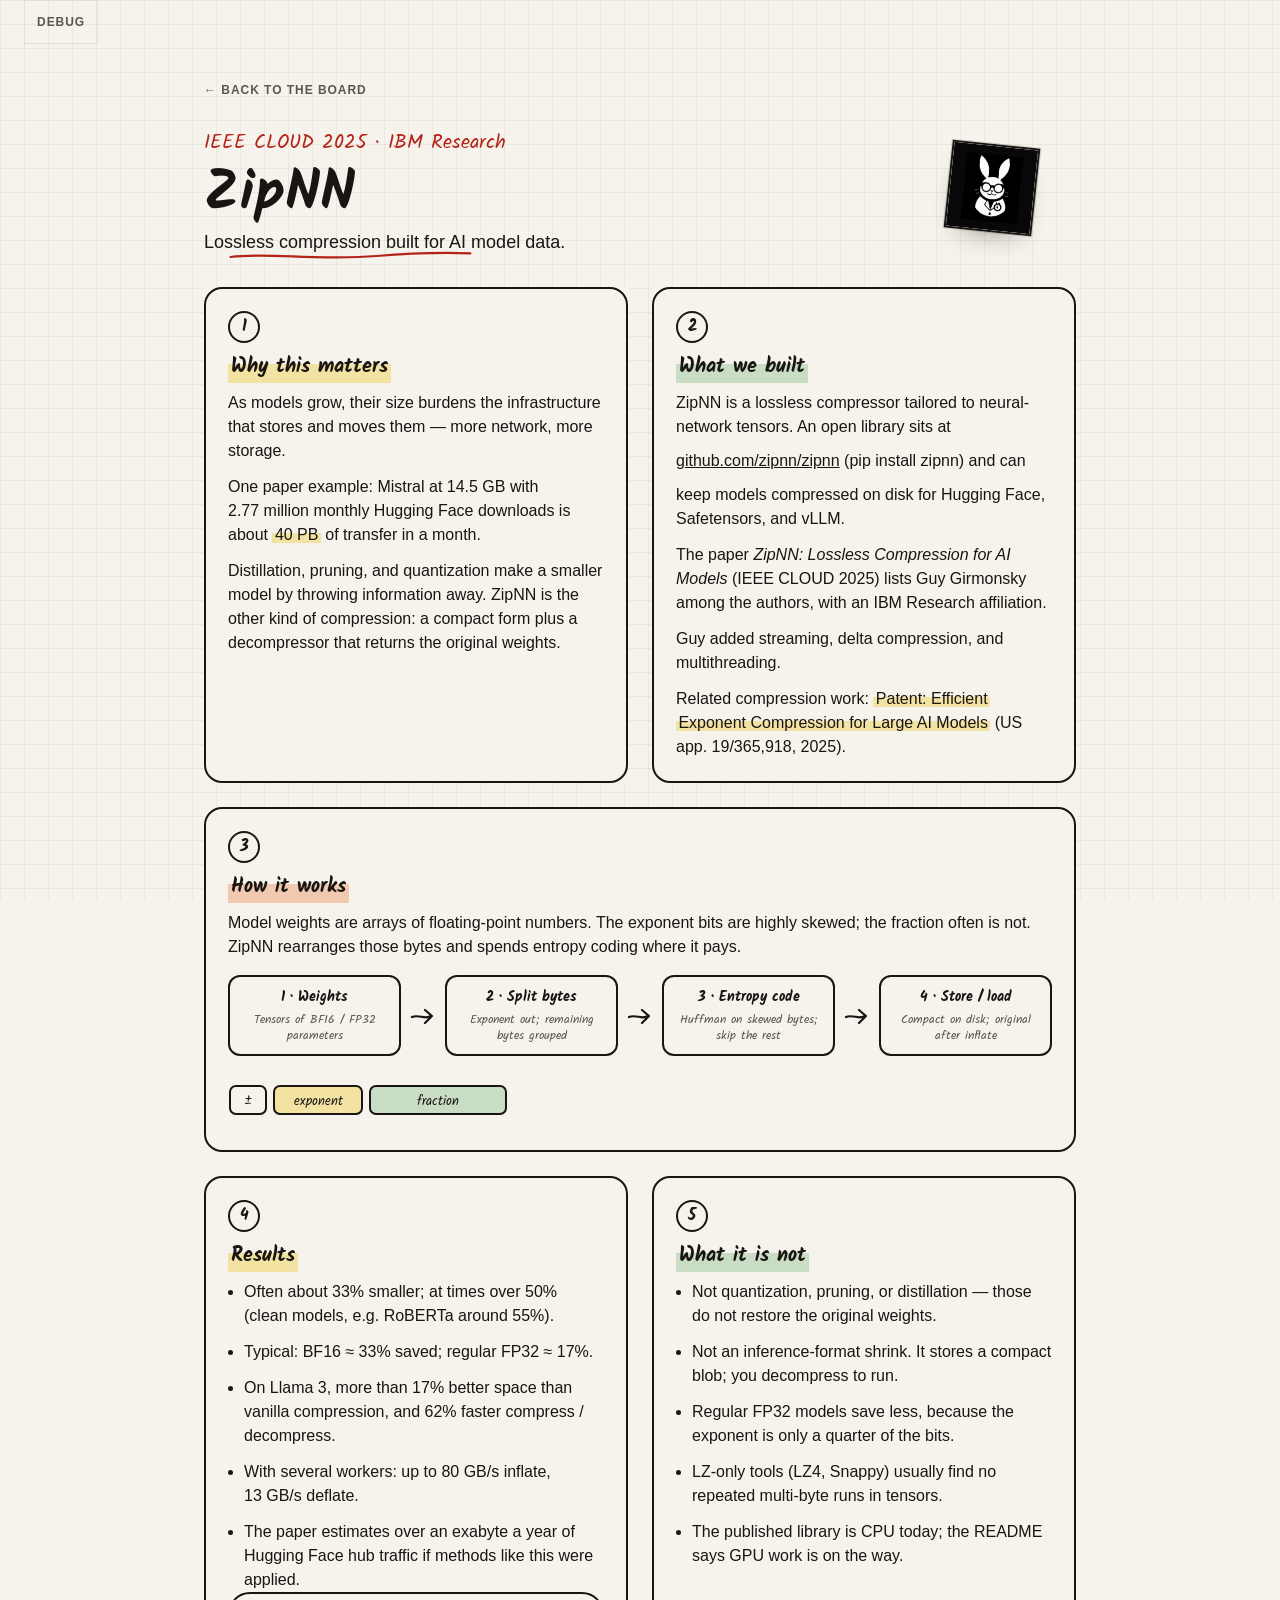
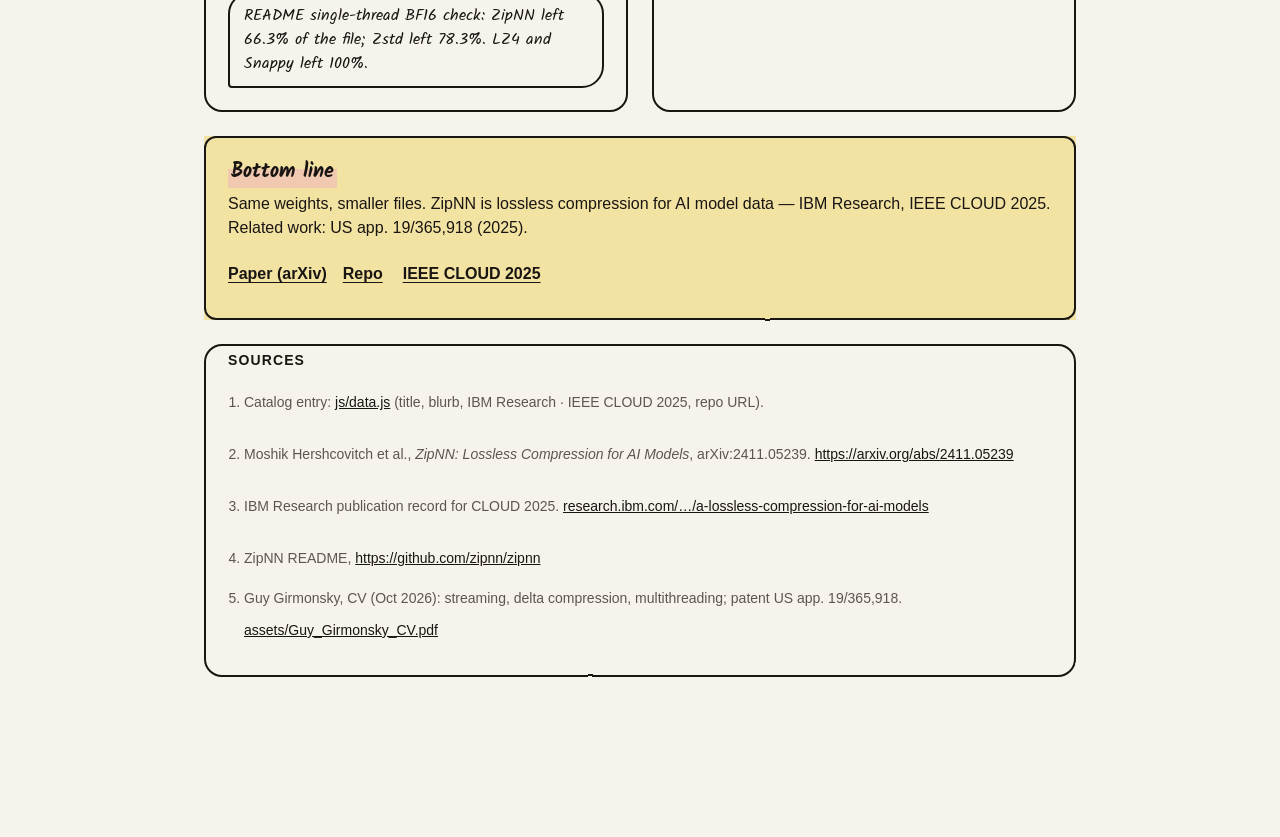
==== commit e3393d9c: "Add CV, patent, publications, and a sourced About timeline Link the public CV and Google Scholar fro" ====
--- a/projects/zipnn.html
+++ b/projects/zipnn.html
@@ -44,8 +44,8 @@
         document.documentElement.setAttribute("data-debug", debug);
       })();
     </script>
-    <link rel="stylesheet" href="../css/styles.css?v=20261010b" />
-    <link rel="stylesheet" href="../css/explore.css?v=20261010b" />
+    <link rel="stylesheet" href="../css/styles.css?v=20261021a" />
+    <link rel="stylesheet" href="../css/explore.css?v=20261021a" />
   </head>
   <body class="explore">
     <svg class="sr-filters" aria-hidden="true">
@@ -147,8 +147,16 @@
           <p>
             The paper
             <cite>ZipNN: Lossless Compression for AI Models</cite>
-            lists Guy Girmonsky among the authors, with an IBM Research
-            affiliation, and the catalog places the work at IEEE CLOUD 2025.
+            (IEEE CLOUD 2025) lists Guy Girmonsky among the authors, with an
+            IBM Research affiliation.
+          </p>
+          <p>
+            Guy added streaming, delta compression, and multithreading.
+          </p>
+          <p>
+            Related compression work:
+            <span class="mark mark-1">Patent: Efficient Exponent Compression for Large AI Models</span>
+            (US app. 19/365,918, 2025).
           </p>
         </article>
 
@@ -314,7 +322,8 @@
           <h2><span class="mark mark-3">Bottom line</span></h2>
           <p>
             Same weights, smaller files. ZipNN is lossless compression for AI
-            model data — IBM Research, IEEE CLOUD 2025.
+            model data — IBM Research, IEEE CLOUD 2025. Related work: US
+            app. 19/365,918 (2025).
           </p>
           <p class="explore-links">
             <a href="https://arxiv.org/abs/2411.05239">Paper (arXiv)</a>
@@ -344,6 +353,11 @@
             <li id="src-repo">
               ZipNN README,
               <a href="https://github.com/zipnn/zipnn">https://github.com/zipnn/zipnn</a>
+            </li>
+            <li id="src-cv">
+              Guy Girmonsky, CV (Oct 2026): streaming, delta compression,
+              multithreading; patent US app. 19/365,918.
+              <a href="../assets/Guy_Girmonsky_CV.pdf">assets/Guy_Girmonsky_CV.pdf</a>
             </li>
           </ol>
         </section>
--- a/css/styles.css
+++ b/css/styles.css
@@ -297,11 +297,26 @@
   text-underline-offset: 3px;
 }
 
+.intro-cv {
+  display: inline-flex;
+  flex-wrap: wrap;
+  align-items: center;
+  gap: var(--space-8);
+}
+
+.intro-updated {
+  color: var(--mute);
+  font-size: var(--type-label);
+  font-weight: var(--weight-400);
+  letter-spacing: var(--track-label);
+}
+
 main { min-width: 0; }
 
 #gallery,
 .opening,
 .chapter,
+#pubs,
 #about,
 #contact,
 footer {
@@ -371,6 +386,7 @@
 }
 
 .chapter-head h2,
+#pubs h2,
 #about h2,
 #contact h2 {
   margin: 0;
@@ -381,6 +397,7 @@
   line-height: 1.1;
 }
 
+#pubs > h2,
 #about > h2 {
   margin: 0 0 var(--space-24);
 }
@@ -735,10 +752,88 @@
   font-size: var(--type-caption);
 }
 
+#pubs,
 #about {
   max-width: 720px;
   margin: 0 auto;
   padding: var(--space-80) var(--gutter) 0;
+}
+
+#pubs h2,
+#about h2 {
+  margin: 0 0 var(--space-24);
+}
+
+.pub-patent {
+  margin: 0 0 var(--space-24);
+  padding: var(--space-16) 0;
+  border-top: 1px solid var(--line);
+  border-bottom: 1px solid var(--line);
+}
+
+.pub-kind {
+  margin: 0 0 var(--space-8);
+  color: var(--stamp);
+  font-size: var(--type-label);
+  font-weight: var(--weight-600);
+  letter-spacing: var(--track-label);
+  text-transform: uppercase;
+}
+
+.pub-patent h3 {
+  margin: 0 0 var(--space-8);
+  font-family: var(--display);
+  font-size: var(--type-h3);
+  font-weight: var(--weight-500);
+  letter-spacing: var(--track-display);
+  line-height: 1.25;
+}
+
+.pub-patent p {
+  margin: 0;
+  color: var(--mute);
+  font-size: var(--type-caption);
+}
+
+.pub-list {
+  margin: 0;
+  padding: 0;
+  list-style: none;
+}
+
+.pub-list li {
+  display: flex;
+  flex-wrap: wrap;
+  align-items: baseline;
+  gap: var(--space-8) var(--space-16);
+  margin: 0;
+  padding: var(--space-12) 0;
+  border-top: 1px solid var(--line);
+}
+
+.pub-list li:last-child { border-bottom: 1px solid var(--line); }
+
+.pub-list cite {
+  flex: 1 1 16rem;
+  font-style: normal;
+  font-size: var(--type-body);
+  font-weight: var(--weight-600);
+  line-height: 1.4;
+}
+
+.pub-venue {
+  color: var(--mute);
+  font-size: var(--type-caption);
+}
+
+.pub-list a {
+  display: inline-flex;
+  align-items: center;
+  min-height: 44px;
+  color: var(--ink);
+  font-size: var(--type-caption);
+  font-weight: var(--weight-600);
+  text-underline-offset: 3px;
 }
 
 .about-grid {
@@ -783,7 +878,7 @@
 
 .timeline li {
   display: grid;
-  grid-template-columns: 64px minmax(0, 1fr);
+  grid-template-columns: 72px minmax(0, 1fr);
   gap: var(--space-12);
   margin: 0;
   padding: var(--space-12) 0;
@@ -818,6 +913,46 @@
   font-size: var(--type-caption);
 }
 
+.talk-line {
+  display: flex;
+  flex-wrap: wrap;
+  align-items: center;
+  gap: var(--space-8) var(--space-12);
+  margin-top: var(--space-8);
+}
+
+.talk-text {
+  color: var(--ink);
+  font-size: var(--type-caption);
+}
+
+.slides-soon {
+  color: var(--mute);
+  font-size: var(--type-label);
+  font-weight: var(--weight-400);
+  letter-spacing: var(--track-label);
+}
+
+.slides-link {
+  display: inline-flex;
+  align-items: center;
+  min-height: 44px;
+  color: var(--ink);
+  font-size: var(--type-caption);
+  font-weight: var(--weight-600);
+}
+
+.sheet-talk {
+  display: flex;
+  flex-wrap: wrap;
+  align-items: center;
+  gap: var(--space-8) var(--space-12);
+  margin: 0 0 var(--space-16);
+  max-width: 32em;
+}
+
+.sheet-talk[hidden] { display: none; }
+
 .about-links {
   margin: 22px 0 0;
   padding: 0;
@@ -839,6 +974,10 @@
 }
 
 #contact li {
+  display: flex;
+  flex-wrap: wrap;
+  align-items: center;
+  gap: var(--space-8);
   padding: 0;
   border-top: 1px solid var(--line);
 }
